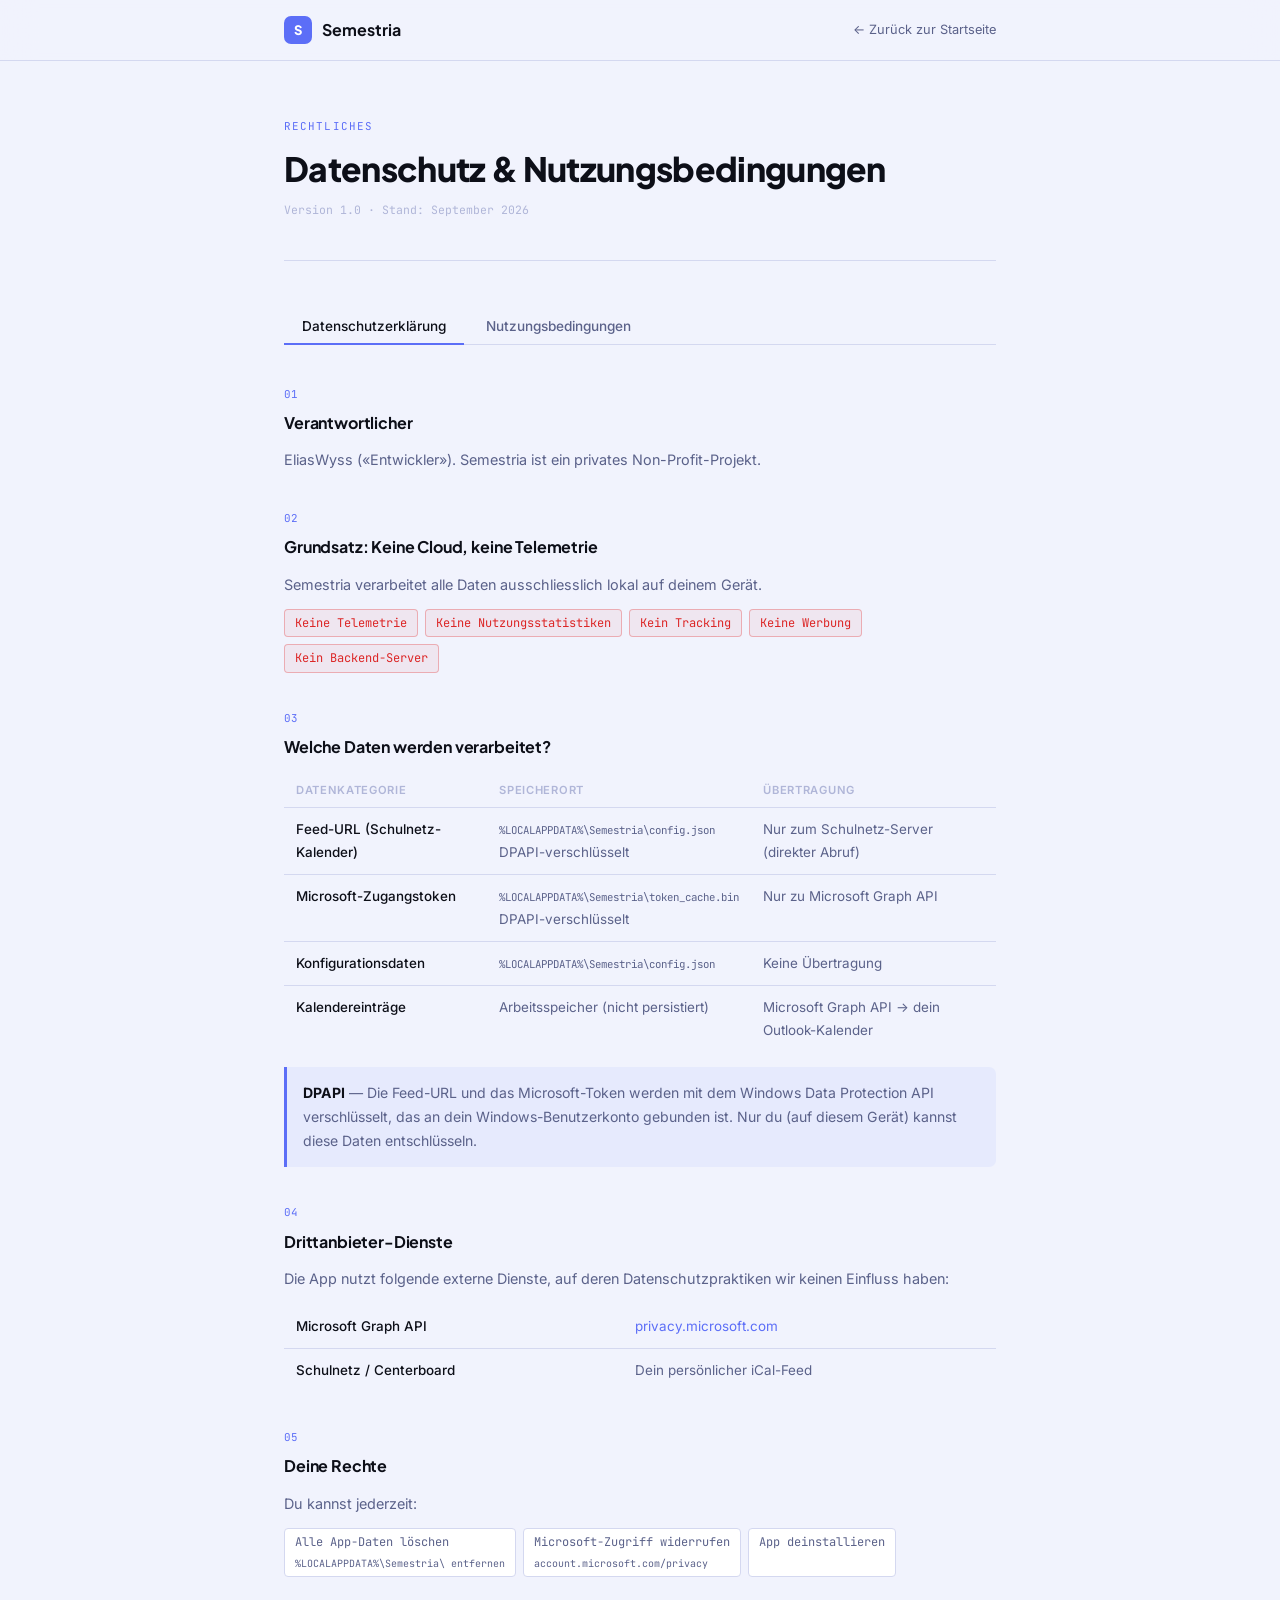
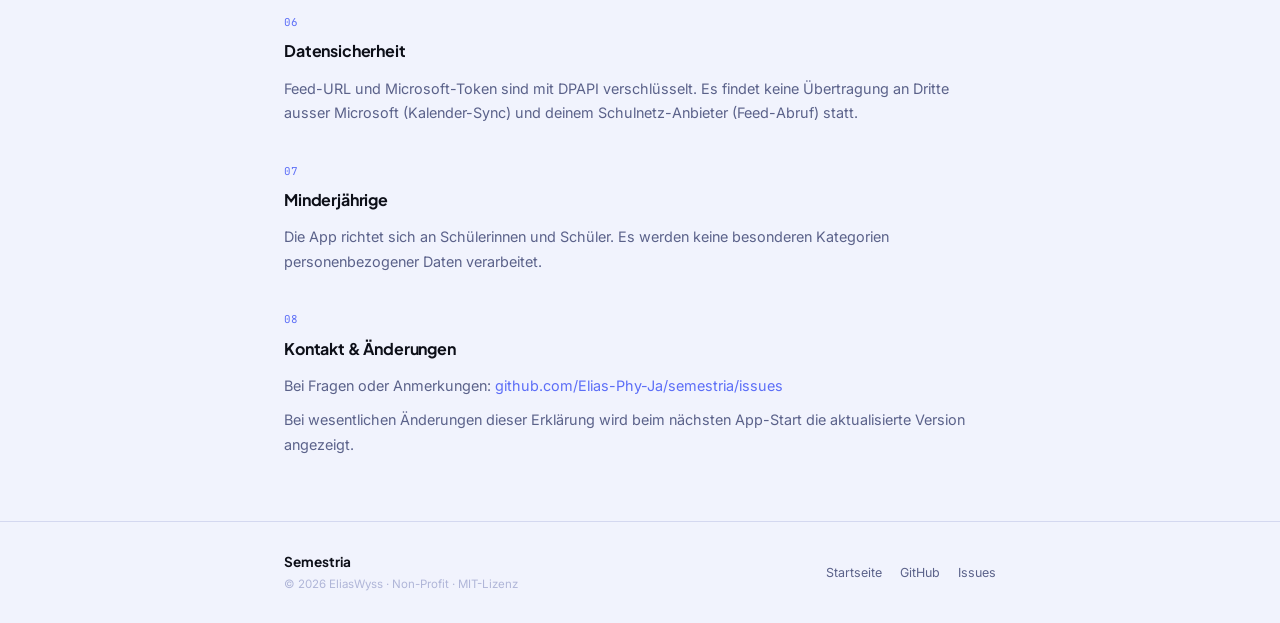
==== docs/policy.html @ ca109183 "Add privacy policy page (docs/policy.html) Accessible at https://elias-phy-ja.github.io/semestria/po" ====
<!DOCTYPE html>
<html lang="de">
<head>
<meta charset="utf-8">
<meta name="viewport" content="width=device-width, initial-scale=1">
<title>Datenschutz & AGB — Semestria</title>
<meta name="description" content="Datenschutzerklärung und Nutzungsbedingungen der App Semestria.">

<link rel="preconnect" href="https://fonts.googleapis.com">
<link rel="preconnect" href="https://fonts.gstatic.com" crossorigin>
<link rel="stylesheet" href="https://fonts.googleapis.com/css2?family=Plus+Jakarta+Sans:wght@600;700;800&family=Inter:wght@400;500&family=JetBrains+Mono:wght@400&display=swap">

<style>
:root {
  --bg:        #0D0F18;
  --surface:   #13162A;
  --border:    #252A42;
  --accent:    #5C6EF7;
  --text:      #E2E5F4;
  --muted:     #7A81A0;
  --faint:     #3D4260;
  --f-display: 'Plus Jakarta Sans', system-ui, sans-serif;
  --f-body:    'Inter', system-ui, sans-serif;
  --f-mono:    'JetBrains Mono', monospace;
  --radius:    7px;
}
@media (prefers-color-scheme: light) {
  :root:not([data-theme="dark"]) {
    --bg:      #F1F3FD;
    --surface: #FFFFFF;
    --border:  #D4D8F0;
    --text:    #0D0F18;
    --muted:   #5B628A;
    --faint:   #B0B6D8;
  }
}
:root[data-theme="light"] {
  --bg:      #F1F3FD;
  --surface: #FFFFFF;
  --border:  #D4D8F0;
  --text:    #0D0F18;
  --muted:   #5B628A;
  --faint:   #B0B6D8;
}

*, *::before, *::after { box-sizing: border-box; margin: 0; padding: 0; }
html { font-size: 16px; scroll-behavior: smooth; }
body {
  font-family: var(--f-body);
  background: var(--bg);
  color: var(--text);
  line-height: 1.7;
  -webkit-font-smoothing: antialiased;
}
a { color: var(--accent); text-decoration: none; }
a:hover { text-decoration: underline; }

/* Nav */
nav {
  border-bottom: 1px solid var(--border);
  padding: 16px 0;
  background: color-mix(in srgb, var(--bg) 85%, transparent);
  backdrop-filter: blur(16px);
  position: sticky; top: 0; z-index: 20;
}
.wrap { max-width: 760px; margin: 0 auto; padding: 0 24px; }
.nav-inner { display: flex; align-items: center; justify-content: space-between; }
.logo {
  display: flex; align-items: center; gap: 10px;
  font-family: var(--f-display); font-weight: 700; font-size: 1rem;
  color: var(--text); text-decoration: none;
}
.logo:hover { text-decoration: none; }
.logo-mark {
  width: 28px; height: 28px; border-radius: 7px;
  background: var(--accent); display: flex; align-items: center; justify-content: center;
  font-size: 13px; font-weight: 800; color: #fff;
}
.nav-back {
  font-size: .8rem; color: var(--muted);
  display: flex; align-items: center; gap: 5px;
}
.nav-back:hover { color: var(--text); text-decoration: none; }

/* Page header */
.page-header {
  padding: 56px 0 40px;
  border-bottom: 1px solid var(--border);
  margin-bottom: 48px;
}
.page-label {
  font-family: var(--f-mono); font-size: .68rem;
  text-transform: uppercase; letter-spacing: .1em;
  color: var(--accent); margin-bottom: 14px;
}
h1 {
  font-family: var(--f-display);
  font-size: clamp(1.6rem, 3vw, 2.1rem);
  font-weight: 800; letter-spacing: -.02em;
  line-height: 1.15; margin-bottom: 12px;
}
.page-meta {
  font-family: var(--f-mono); font-size: .72rem; color: var(--faint);
}

/* Tab switcher */
.tabs {
  display: flex; gap: 4px;
  border-bottom: 1px solid var(--border);
  margin-bottom: 40px;
}
.tab {
  padding: 9px 18px;
  font-size: .85rem; font-weight: 500;
  border: none; background: none; cursor: pointer;
  color: var(--muted);
  border-bottom: 2px solid transparent;
  margin-bottom: -1px;
  font-family: var(--f-body);
  transition: color .15s, border-color .15s;
}
.tab.active {
  color: var(--text);
  border-bottom-color: var(--accent);
}
.tab:hover:not(.active) { color: var(--text); }

/* Document content */
.doc { display: none; }
.doc.active { display: block; }

/* Section */
.section { margin-bottom: 36px; }
.section-num {
  font-family: var(--f-mono); font-size: .68rem;
  color: var(--accent); margin-bottom: 6px;
}
h2 {
  font-family: var(--f-display);
  font-size: 1rem; font-weight: 700;
  margin-bottom: 12px; letter-spacing: -.01em;
}
p { color: var(--muted); font-size: .9rem; margin-bottom: 10px; }
p:last-child { margin-bottom: 0; }

/* Data table */
.data-table {
  width: 100%; border-collapse: collapse;
  margin: 14px 0; font-size: .84rem;
}
.data-table th {
  text-align: left; padding: 7px 12px;
  font-size: .7rem; font-weight: 600; letter-spacing: .06em;
  text-transform: uppercase; color: var(--faint);
  border-bottom: 1px solid var(--border);
}
.data-table td {
  padding: 10px 12px;
  border-bottom: 1px solid var(--border);
  color: var(--muted); vertical-align: top;
}
.data-table td:first-child { color: var(--text); font-weight: 500; }
.data-table tr:last-child td { border-bottom: none; }

/* Chip list */
.chip-list { display: flex; flex-wrap: wrap; gap: 7px; margin: 12px 0; }
.chip {
  font-size: .75rem; font-family: var(--f-mono);
  padding: 3px 10px; border-radius: 4px;
  border: 1px solid var(--border); color: var(--muted);
  background: var(--surface);
}
.chip.no { border-color: rgba(220,38,38,.3); color: #DC2626; background: rgba(220,38,38,.06); }

/* Callout */
.callout {
  border-left: 3px solid var(--accent);
  background: rgba(92,110,247,.07);
  padding: 14px 16px; border-radius: 0 var(--radius) var(--radius) 0;
  margin: 16px 0; font-size: .88rem; color: var(--muted);
}
.callout strong { color: var(--text); }

/* Divider */
hr { height: 1px; background: var(--border); border: none; margin: 40px 0; }

/* Footer */
footer {
  border-top: 1px solid var(--border);
  padding: 28px 0; margin-top: 64px;
}
.foot-inner {
  display: flex; align-items: center; justify-content: space-between; flex-wrap: wrap; gap: 12px;
}
.foot-brand { font-family: var(--f-display); font-size: .85rem; font-weight: 700; }
.foot-meta  { font-size: .72rem; color: var(--faint); margin-top: 2px; }
.foot-links { display: flex; gap: 18px; }
.foot-links a { font-size: .78rem; color: var(--muted); }
.foot-links a:hover { color: var(--text); text-decoration: none; }
</style>
</head>
<body>

<nav>
  <div class="wrap nav-inner">
    <a class="logo" href="https://elias-phy-ja.github.io/semestria/">
      <div class="logo-mark">S</div>
      Semestria
    </a>
    <a class="nav-back" href="https://elias-phy-ja.github.io/semestria/">← Zurück zur Startseite</a>
  </div>
</nav>

<div class="wrap">

  <div class="page-header">
    <p class="page-label">Rechtliches</p>
    <h1>Datenschutz &amp; Nutzungsbedingungen</h1>
    <p class="page-meta">Version 1.0 · Stand: September 2026</p>
  </div>

  <div class="tabs">
    <button class="tab active" onclick="switchTab('datenschutz', this)">Datenschutzerklärung</button>
    <button class="tab" onclick="switchTab('agb', this)">Nutzungsbedingungen</button>
  </div>

  <!-- ── Datenschutzerklärung ──────────────────────────────────────── -->
  <div id="datenschutz" class="doc active">

    <div class="section">
      <p class="section-num">01</p>
      <h2>Verantwortlicher</h2>
      <p>EliasWyss («Entwickler»). Semestria ist ein privates Non-Profit-Projekt.</p>
    </div>

    <div class="section">
      <p class="section-num">02</p>
      <h2>Grundsatz: Keine Cloud, keine Telemetrie</h2>
      <p>Semestria verarbeitet alle Daten ausschliesslich lokal auf deinem Gerät.</p>
      <div class="chip-list">
        <span class="chip no">Keine Telemetrie</span>
        <span class="chip no">Keine Nutzungsstatistiken</span>
        <span class="chip no">Kein Tracking</span>
        <span class="chip no">Keine Werbung</span>
        <span class="chip no">Kein Backend-Server</span>
      </div>
    </div>

    <div class="section">
      <p class="section-num">03</p>
      <h2>Welche Daten werden verarbeitet?</h2>
      <table class="data-table">
        <thead>
          <tr>
            <th>Datenkategorie</th>
            <th>Speicherort</th>
            <th>Übertragung</th>
          </tr>
        </thead>
        <tbody>
          <tr>
            <td>Feed-URL (Schulnetz-Kalender)</td>
            <td><code style="font-family:var(--f-mono);font-size:.8em">%LOCALAPPDATA%\Semestria\config.json</code><br>DPAPI-verschlüsselt</td>
            <td>Nur zum Schulnetz-Server (direkter Abruf)</td>
          </tr>
          <tr>
            <td>Microsoft-Zugangstoken</td>
            <td><code style="font-family:var(--f-mono);font-size:.8em">%LOCALAPPDATA%\Semestria\token_cache.bin</code><br>DPAPI-verschlüsselt</td>
            <td>Nur zu Microsoft Graph API</td>
          </tr>
          <tr>
            <td>Konfigurationsdaten</td>
            <td><code style="font-family:var(--f-mono);font-size:.8em">%LOCALAPPDATA%\Semestria\config.json</code></td>
            <td>Keine Übertragung</td>
          </tr>
          <tr>
            <td>Kalendereinträge</td>
            <td>Arbeitsspeicher (nicht persistiert)</td>
            <td>Microsoft Graph API → dein Outlook-Kalender</td>
          </tr>
        </tbody>
      </table>
      <div class="callout">
        <strong>DPAPI</strong> — Die Feed-URL und das Microsoft-Token werden mit dem Windows Data Protection API verschlüsselt, das an dein Windows-Benutzerkonto gebunden ist. Nur du (auf diesem Gerät) kannst diese Daten entschlüsseln.
      </div>
    </div>

    <div class="section">
      <p class="section-num">04</p>
      <h2>Drittanbieter-Dienste</h2>
      <p>Die App nutzt folgende externe Dienste, auf deren Datenschutzpraktiken wir keinen Einfluss haben:</p>
      <table class="data-table">
        <tbody>
          <tr>
            <td>Microsoft Graph API</td>
            <td><a href="https://privacy.microsoft.com" target="_blank" rel="noopener">privacy.microsoft.com</a></td>
          </tr>
          <tr>
            <td>Schulnetz / Centerboard</td>
            <td>Dein persönlicher iCal-Feed</td>
          </tr>
        </tbody>
      </table>
    </div>

    <div class="section">
      <p class="section-num">05</p>
      <h2>Deine Rechte</h2>
      <p>Du kannst jederzeit:</p>
      <div class="chip-list">
        <span class="chip">Alle App-Daten löschen<br><small>%LOCALAPPDATA%\Semestria\ entfernen</small></span>
        <span class="chip">Microsoft-Zugriff widerrufen<br><small>account.microsoft.com/privacy</small></span>
        <span class="chip">App deinstallieren</span>
      </div>
    </div>

    <div class="section">
      <p class="section-num">06</p>
      <h2>Datensicherheit</h2>
      <p>Feed-URL und Microsoft-Token sind mit DPAPI verschlüsselt. Es findet keine Übertragung an Dritte ausser Microsoft (Kalender-Sync) und deinem Schulnetz-Anbieter (Feed-Abruf) statt.</p>
    </div>

    <div class="section">
      <p class="section-num">07</p>
      <h2>Minderjährige</h2>
      <p>Die App richtet sich an Schülerinnen und Schüler. Es werden keine besonderen Kategorien personenbezogener Daten verarbeitet.</p>
    </div>

    <div class="section">
      <p class="section-num">08</p>
      <h2>Kontakt &amp; Änderungen</h2>
      <p>Bei Fragen oder Anmerkungen: <a href="https://github.com/Elias-Phy-Ja/semestria/issues" target="_blank" rel="noopener">github.com/Elias-Phy-Ja/semestria/issues</a></p>
      <p>Bei wesentlichen Änderungen dieser Erklärung wird beim nächsten App-Start die aktualisierte Version angezeigt.</p>
    </div>

  </div>

  <!-- ── Nutzungsbedingungen ───────────────────────────────────────── -->
  <div id="agb" class="doc">

    <div class="section">
      <p class="section-num">01</p>
      <h2>Geltungsbereich</h2>
      <p>Diese Nutzungsbedingungen gelten für die Verwendung der App «Semestria». Mit der Verwendung erklärst du dich mit diesen Bedingungen einverstanden.</p>
    </div>

    <div class="section">
      <p class="section-num">02</p>
      <h2>Leistungsbeschreibung</h2>
      <p>Semestria ist eine kostenlose, quelloffene Desktop-App für Windows. Sie liest deinen persönlichen Schulnetz-Kalender und schreibt Prüfungen sowie Schultermine in deinen Microsoft Outlook-Kalender. Die App funktioniert rein lokal auf deinem Gerät — es werden keine Daten an eigene Server übertragen.</p>
    </div>

    <div class="section">
      <p class="section-num">03</p>
      <h2>Kostenlose Nutzung</h2>
      <p>Die App wird kostenlos zur Verfügung gestellt. Es besteht kein Anspruch auf Support, Updates oder Weiterentwicklung.</p>
    </div>

    <div class="section">
      <p class="section-num">04</p>
      <h2>Haftungsausschluss</h2>
      <p>Die App wird «so wie sie ist» bereitgestellt, ohne jegliche Garantie. Der Entwickler übernimmt keine Haftung für:</p>
      <div class="chip-list">
        <span class="chip">Fehler bei der Synchronisation</span>
        <span class="chip">Verlust von Kalenderdaten</span>
        <span class="chip">Schäden durch Nutzung oder Nicht-Nutzung</span>
        <span class="chip">Unterbrüche der Verfügbarkeit</span>
      </div>
      <p style="margin-top:12px">Es liegt in deiner Verantwortung, die synchronisierten Daten auf Korrektheit zu prüfen — besonders vor wichtigen Prüfungen.</p>
    </div>

    <div class="section">
      <p class="section-num">05</p>
      <h2>Schulnetz-Zugangsdaten</h2>
      <p>Die Feed-URL enthält ein persönliches Token. Du bist selbst verantwortlich für die sichere Aufbewahrung. Teile deine Feed-URL mit niemandem.</p>
    </div>

    <div class="section">
      <p class="section-num">06</p>
      <h2>Microsoft-Konto</h2>
      <p>Die App greift mit deinem expliziten Einverständnis auf deinen Outlook-Kalender zu. Du kannst diesen Zugriff jederzeit unter <a href="https://account.microsoft.com/privacy" target="_blank" rel="noopener">account.microsoft.com/privacy</a> widerrufen.</p>
    </div>

    <div class="section">
      <p class="section-num">07</p>
      <h2>Open Source</h2>
      <p>Der Quellcode steht unter der MIT-Lizenz auf <a href="https://github.com/Elias-Phy-Ja/semestria" target="_blank" rel="noopener">GitHub</a> zur Verfügung. Du darfst den Code verwenden, verändern und weitergeben, sofern du die Lizenzbedingungen einhältst.</p>
    </div>

    <div class="section">
      <p class="section-num">08</p>
      <h2>Änderungen</h2>
      <p>Der Entwickler behält sich vor, diese Nutzungsbedingungen jederzeit zu ändern. Bei wesentlichen Änderungen wird beim nächsten Start die aktualisierte Version angezeigt.</p>
    </div>

    <div class="section">
      <p class="section-num">09</p>
      <h2>Anwendbares Recht</h2>
      <p>Es gilt schweizerisches Recht. Gerichtsstand ist Bern, Schweiz.</p>
    </div>

  </div>

</div>

<footer>
  <div class="wrap foot-inner">
    <div>
      <div class="foot-brand">Semestria</div>
      <div class="foot-meta">© 2026 EliasWyss · Non-Profit · MIT-Lizenz</div>
    </div>
    <div class="foot-links">
      <a href="https://elias-phy-ja.github.io/semestria/">Startseite</a>
      <a href="https://github.com/Elias-Phy-Ja/semestria" target="_blank" rel="noopener">GitHub</a>
      <a href="https://github.com/Elias-Phy-Ja/semestria/issues" target="_blank" rel="noopener">Issues</a>
    </div>
  </div>
</footer>

<script>
function switchTab(id, btn) {
  document.querySelectorAll('.doc').forEach(d => d.classList.remove('active'));
  document.querySelectorAll('.tab').forEach(t => t.classList.remove('active'));
  document.getElementById(id).classList.add('active');
  btn.classList.add('active');
}
</script>
</body>
</html>
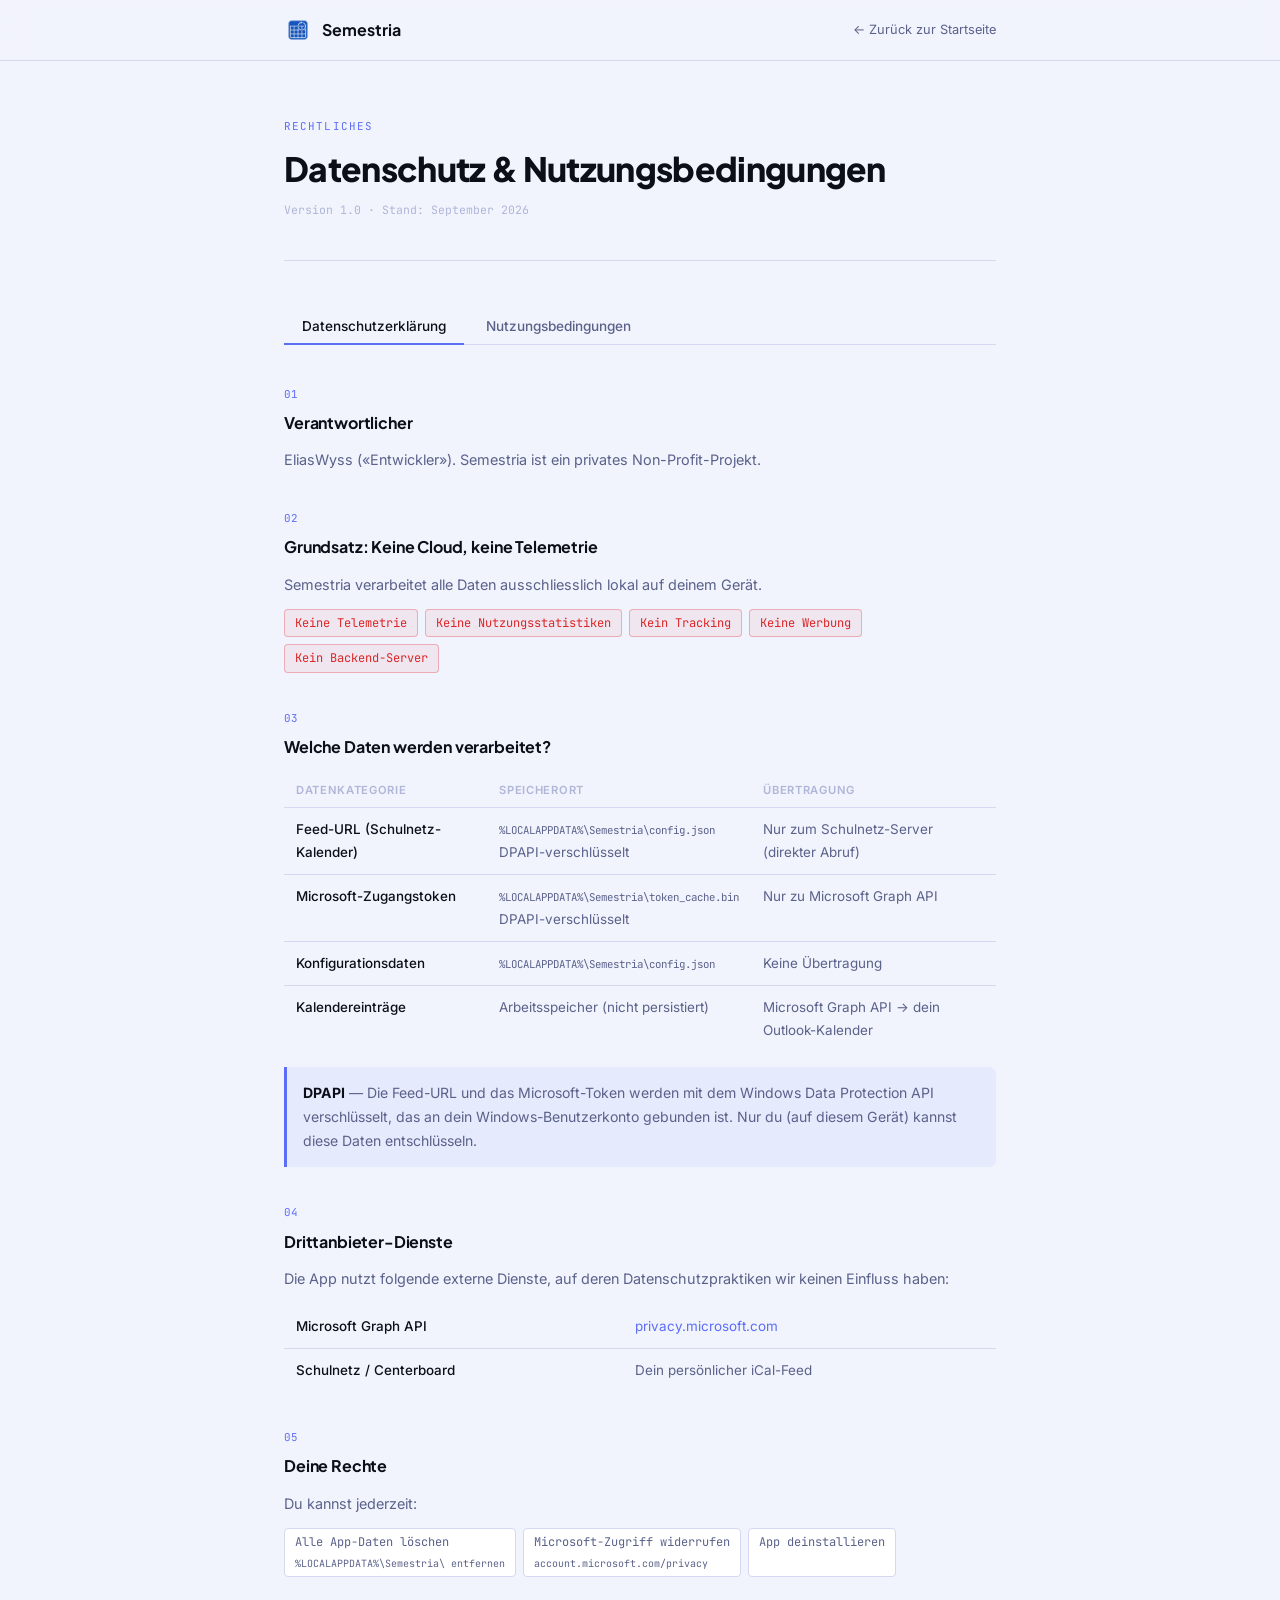
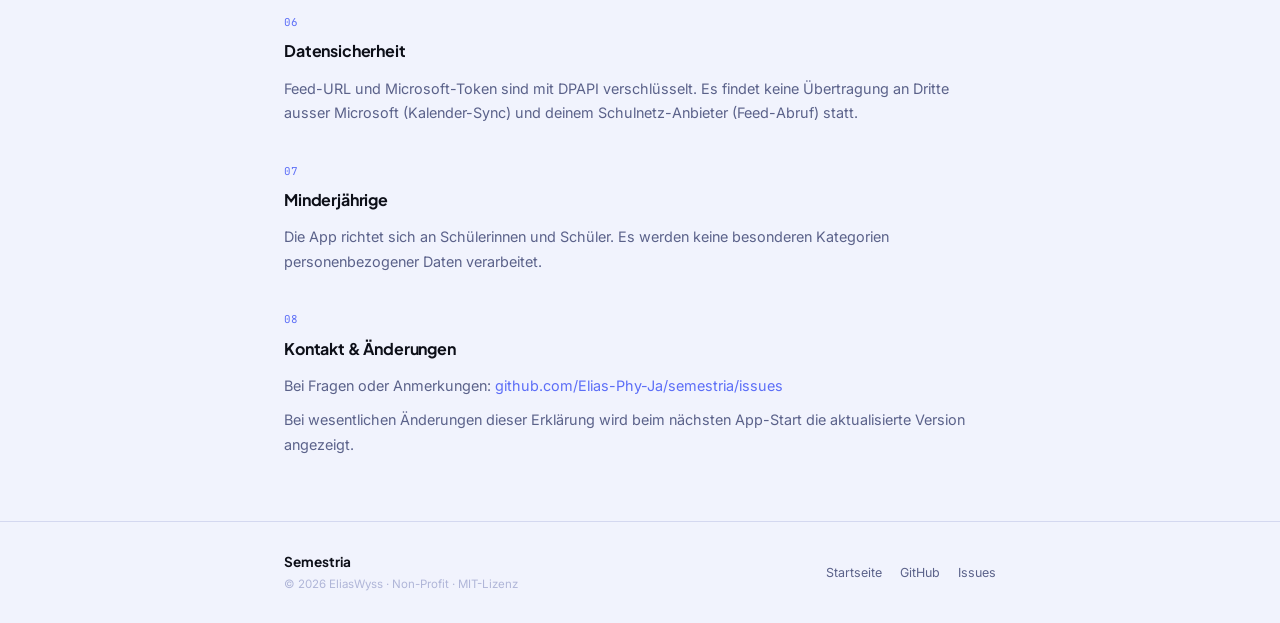
==== commit aad40e49: "Add real logo and favicon to GitHub Pages - docs/logo.png + docs/favicon.ico: copied from app resour" ====
--- a/docs/policy.html
+++ b/docs/policy.html
@@ -9,6 +9,8 @@
 <link rel="preconnect" href="https://fonts.googleapis.com">
 <link rel="preconnect" href="https://fonts.gstatic.com" crossorigin>
 <link rel="stylesheet" href="https://fonts.googleapis.com/css2?family=Plus+Jakarta+Sans:wght@600;700;800&family=Inter:wght@400;500&family=JetBrains+Mono:wght@400&display=swap">
+<link rel="icon" type="image/x-icon" href="favicon.ico">
+<link rel="icon" type="image/png" href="logo.png">
 
 <style>
 :root {
@@ -73,9 +75,9 @@
 .logo:hover { text-decoration: none; }
 .logo-mark {
   width: 28px; height: 28px; border-radius: 7px;
-  background: var(--accent); display: flex; align-items: center; justify-content: center;
-  font-size: 13px; font-weight: 800; color: #fff;
-}
+  overflow: hidden; flex-shrink: 0;
+}
+.logo-mark img { width: 100%; height: 100%; display: block; }
 .nav-back {
   font-size: .8rem; color: var(--muted);
   display: flex; align-items: center; gap: 5px;
@@ -204,7 +206,7 @@
 <nav>
   <div class="wrap nav-inner">
     <a class="logo" href="https://elias-phy-ja.github.io/semestria/">
-      <div class="logo-mark">S</div>
+      <div class="logo-mark"><img src="logo.png" alt="Semestria Logo"></div>
       Semestria
     </a>
     <a class="nav-back" href="https://elias-phy-ja.github.io/semestria/">← Zurück zur Startseite</a>
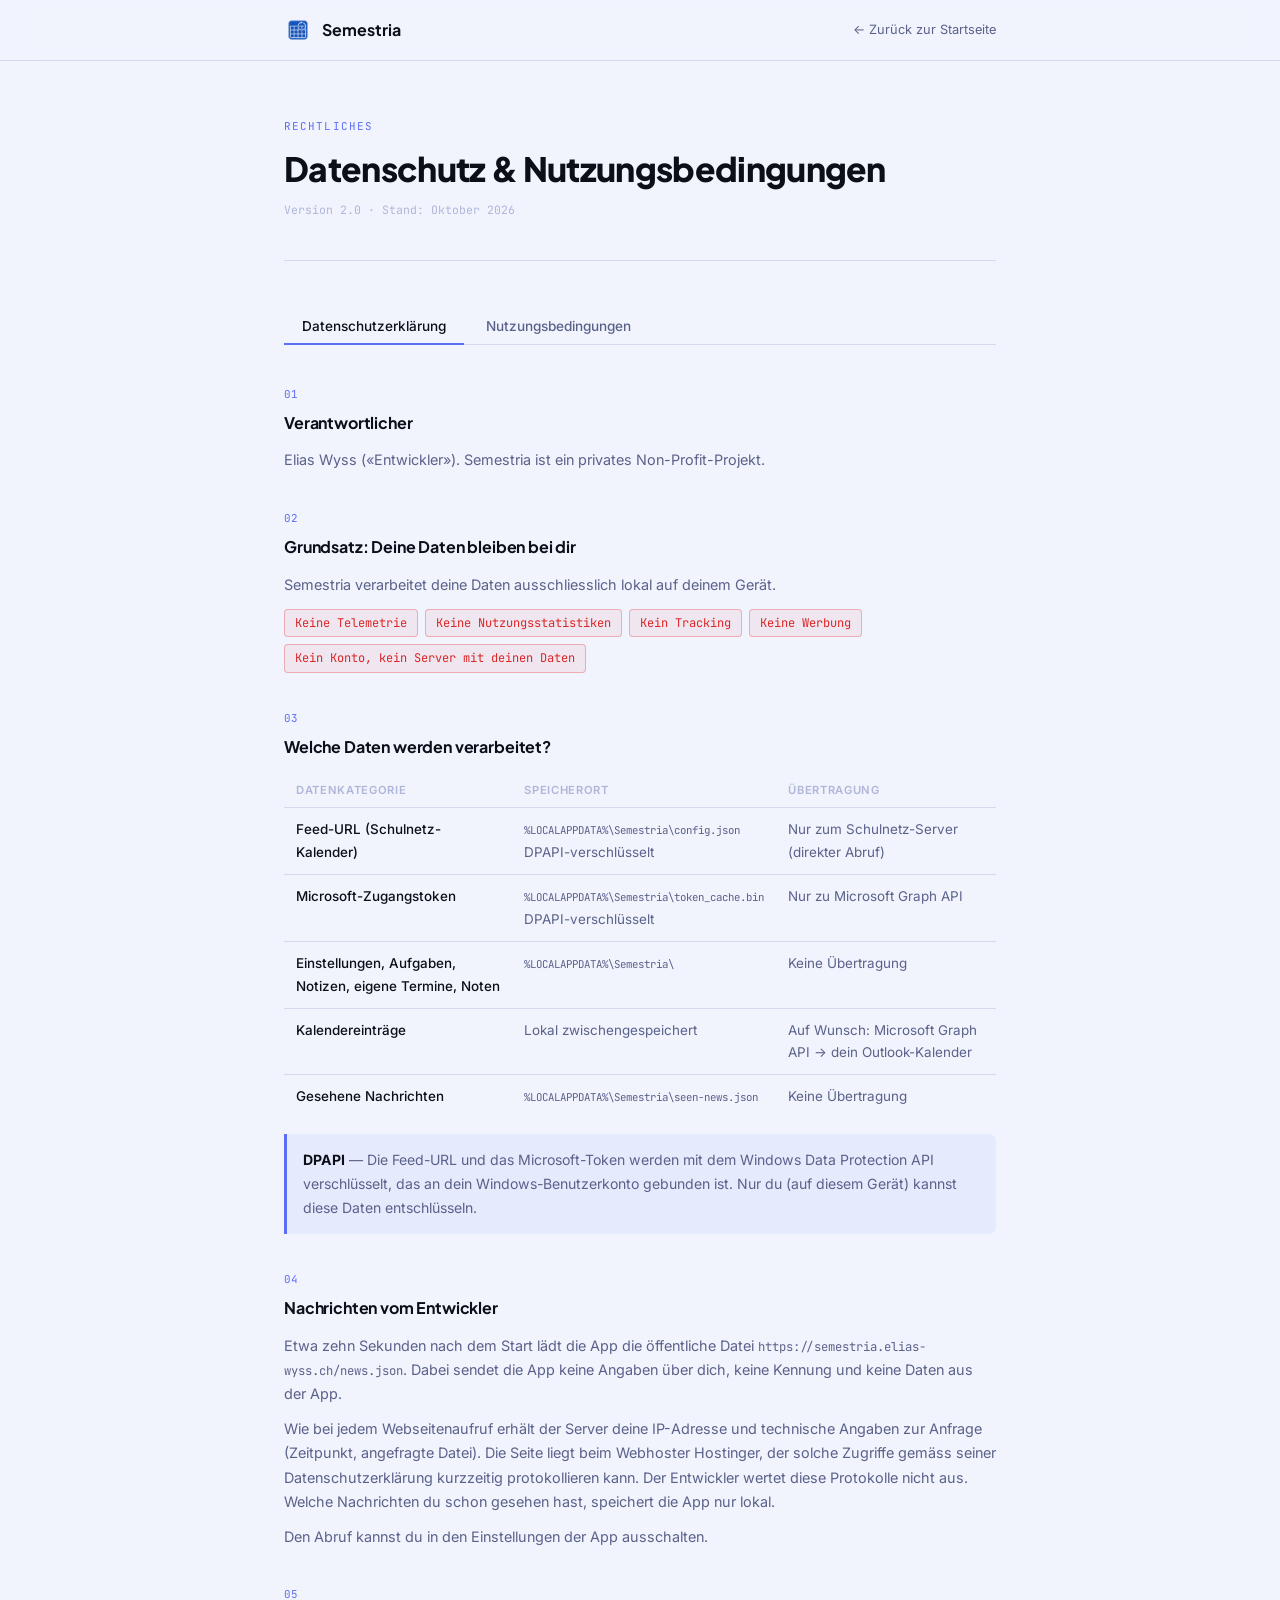
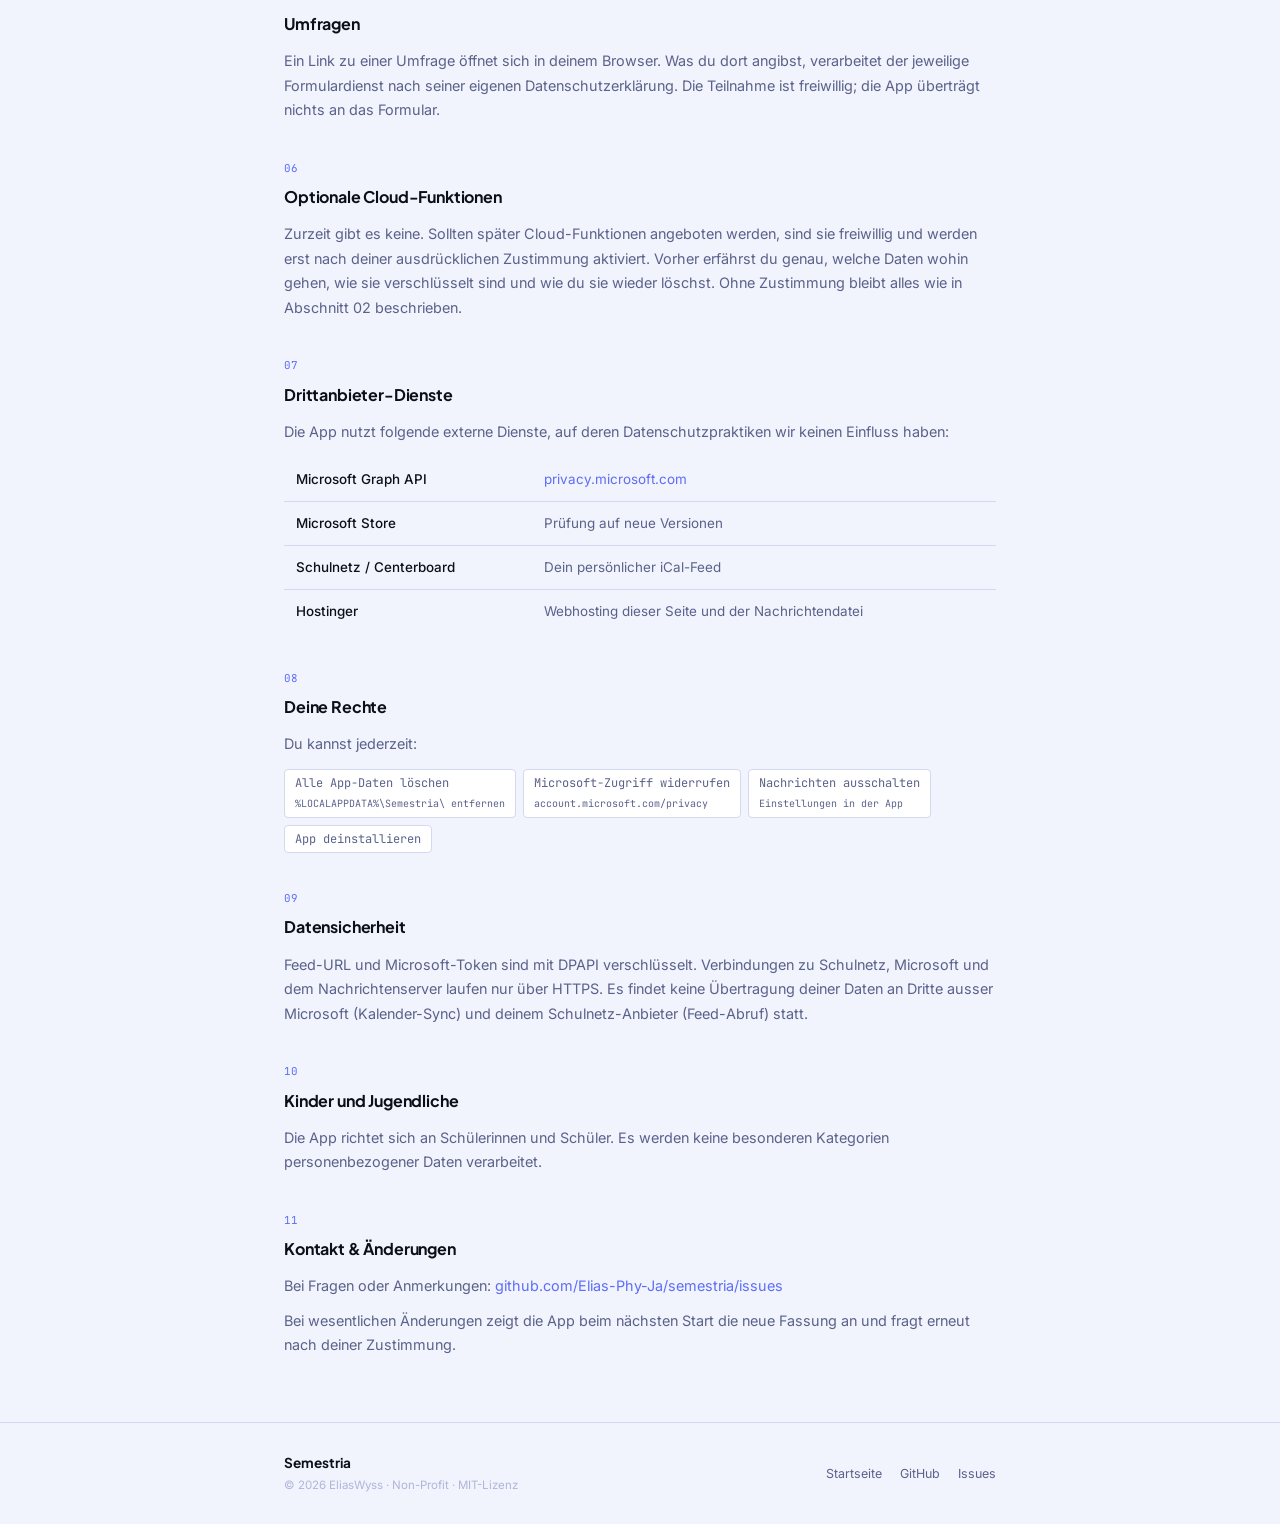
==== commit 6d184e60: "News-System: Nachrichten, Umfrage-Links, neue Rechtstexte und Admin-Seite App: etwa 10 s nach dem St" ====
--- a/docs/policy.html
+++ b/docs/policy.html
@@ -209,7 +209,7 @@
       <div class="logo-mark"><img src="logo.png" alt="Semestria Logo"></div>
       Semestria
     </a>
-    <a class="nav-back" href="https://elias-phy-ja.github.io/semestria/">← Zurück zur Startseite</a>
+    <a class="nav-back" href="./">← Zurück zur Startseite</a>
   </div>
 </nav>
 
@@ -218,7 +218,7 @@
   <div class="page-header">
     <p class="page-label">Rechtliches</p>
     <h1>Datenschutz &amp; Nutzungsbedingungen</h1>
-    <p class="page-meta">Version 1.0 · Stand: September 2026</p>
+    <p class="page-meta">Version 2.0 · Stand: Oktober 2026</p>
   </div>
 
   <div class="tabs">
@@ -232,19 +232,19 @@
     <div class="section">
       <p class="section-num">01</p>
       <h2>Verantwortlicher</h2>
-      <p>EliasWyss («Entwickler»). Semestria ist ein privates Non-Profit-Projekt.</p>
+      <p>Elias Wyss («Entwickler»). Semestria ist ein privates Non-Profit-Projekt.</p>
     </div>
 
     <div class="section">
       <p class="section-num">02</p>
-      <h2>Grundsatz: Keine Cloud, keine Telemetrie</h2>
-      <p>Semestria verarbeitet alle Daten ausschliesslich lokal auf deinem Gerät.</p>
+      <h2>Grundsatz: Deine Daten bleiben bei dir</h2>
+      <p>Semestria verarbeitet deine Daten ausschliesslich lokal auf deinem Gerät.</p>
       <div class="chip-list">
         <span class="chip no">Keine Telemetrie</span>
         <span class="chip no">Keine Nutzungsstatistiken</span>
         <span class="chip no">Kein Tracking</span>
         <span class="chip no">Keine Werbung</span>
-        <span class="chip no">Kein Backend-Server</span>
+        <span class="chip no">Kein Konto, kein Server mit deinen Daten</span>
       </div>
     </div>
 
@@ -271,14 +271,19 @@
             <td>Nur zu Microsoft Graph API</td>
           </tr>
           <tr>
-            <td>Konfigurationsdaten</td>
-            <td><code style="font-family:var(--f-mono);font-size:.8em">%LOCALAPPDATA%\Semestria\config.json</code></td>
+            <td>Einstellungen, Aufgaben, Notizen, eigene Termine, Noten</td>
+            <td><code style="font-family:var(--f-mono);font-size:.8em">%LOCALAPPDATA%\Semestria\</code></td>
             <td>Keine Übertragung</td>
           </tr>
           <tr>
             <td>Kalendereinträge</td>
-            <td>Arbeitsspeicher (nicht persistiert)</td>
-            <td>Microsoft Graph API → dein Outlook-Kalender</td>
+            <td>Lokal zwischengespeichert</td>
+            <td>Auf Wunsch: Microsoft Graph API → dein Outlook-Kalender</td>
+          </tr>
+          <tr>
+            <td>Gesehene Nachrichten</td>
+            <td><code style="font-family:var(--f-mono);font-size:.8em">%LOCALAPPDATA%\Semestria\seen-news.json</code></td>
+            <td>Keine Übertragung</td>
           </tr>
         </tbody>
       </table>
@@ -289,6 +294,26 @@
 
     <div class="section">
       <p class="section-num">04</p>
+      <h2>Nachrichten vom Entwickler</h2>
+      <p>Etwa zehn Sekunden nach dem Start lädt die App die öffentliche Datei <code style="font-family:var(--f-mono);font-size:.85em">https://semestria.elias-wyss.ch/news.json</code>. Dabei sendet die App keine Angaben über dich, keine Kennung und keine Daten aus der App.</p>
+      <p>Wie bei jedem Webseitenaufruf erhält der Server deine IP-Adresse und technische Angaben zur Anfrage (Zeitpunkt, angefragte Datei). Die Seite liegt beim Webhoster Hostinger, der solche Zugriffe gemäss seiner Datenschutzerklärung kurzzeitig protokollieren kann. Der Entwickler wertet diese Protokolle nicht aus. Welche Nachrichten du schon gesehen hast, speichert die App nur lokal.</p>
+      <p>Den Abruf kannst du in den Einstellungen der App ausschalten.</p>
+    </div>
+
+    <div class="section">
+      <p class="section-num">05</p>
+      <h2>Umfragen</h2>
+      <p>Ein Link zu einer Umfrage öffnet sich in deinem Browser. Was du dort angibst, verarbeitet der jeweilige Formulardienst nach seiner eigenen Datenschutzerklärung. Die Teilnahme ist freiwillig; die App überträgt nichts an das Formular.</p>
+    </div>
+
+    <div class="section">
+      <p class="section-num">06</p>
+      <h2>Optionale Cloud-Funktionen</h2>
+      <p>Zurzeit gibt es keine. Sollten später Cloud-Funktionen angeboten werden, sind sie freiwillig und werden erst nach deiner ausdrücklichen Zustimmung aktiviert. Vorher erfährst du genau, welche Daten wohin gehen, wie sie verschlüsselt sind und wie du sie wieder löschst. Ohne Zustimmung bleibt alles wie in Abschnitt 02 beschrieben.</p>
+    </div>
+
+    <div class="section">
+      <p class="section-num">07</p>
       <h2>Drittanbieter-Dienste</h2>
       <p>Die App nutzt folgende externe Dienste, auf deren Datenschutzpraktiken wir keinen Einfluss haben:</p>
       <table class="data-table">
@@ -298,41 +323,50 @@
             <td><a href="https://privacy.microsoft.com" target="_blank" rel="noopener">privacy.microsoft.com</a></td>
           </tr>
           <tr>
+            <td>Microsoft Store</td>
+            <td>Prüfung auf neue Versionen</td>
+          </tr>
+          <tr>
             <td>Schulnetz / Centerboard</td>
             <td>Dein persönlicher iCal-Feed</td>
           </tr>
+          <tr>
+            <td>Hostinger</td>
+            <td>Webhosting dieser Seite und der Nachrichtendatei</td>
+          </tr>
         </tbody>
       </table>
     </div>
 
     <div class="section">
-      <p class="section-num">05</p>
+      <p class="section-num">08</p>
       <h2>Deine Rechte</h2>
       <p>Du kannst jederzeit:</p>
       <div class="chip-list">
         <span class="chip">Alle App-Daten löschen<br><small>%LOCALAPPDATA%\Semestria\ entfernen</small></span>
         <span class="chip">Microsoft-Zugriff widerrufen<br><small>account.microsoft.com/privacy</small></span>
+        <span class="chip">Nachrichten ausschalten<br><small>Einstellungen in der App</small></span>
         <span class="chip">App deinstallieren</span>
       </div>
     </div>
 
     <div class="section">
-      <p class="section-num">06</p>
+      <p class="section-num">09</p>
       <h2>Datensicherheit</h2>
-      <p>Feed-URL und Microsoft-Token sind mit DPAPI verschlüsselt. Es findet keine Übertragung an Dritte ausser Microsoft (Kalender-Sync) und deinem Schulnetz-Anbieter (Feed-Abruf) statt.</p>
-    </div>
-
-    <div class="section">
-      <p class="section-num">07</p>
-      <h2>Minderjährige</h2>
+      <p>Feed-URL und Microsoft-Token sind mit DPAPI verschlüsselt. Verbindungen zu Schulnetz, Microsoft und dem Nachrichtenserver laufen nur über HTTPS. Es findet keine Übertragung deiner Daten an Dritte ausser Microsoft (Kalender-Sync) und deinem Schulnetz-Anbieter (Feed-Abruf) statt.</p>
+    </div>
+
+    <div class="section">
+      <p class="section-num">10</p>
+      <h2>Kinder und Jugendliche</h2>
       <p>Die App richtet sich an Schülerinnen und Schüler. Es werden keine besonderen Kategorien personenbezogener Daten verarbeitet.</p>
     </div>
 
     <div class="section">
-      <p class="section-num">08</p>
+      <p class="section-num">11</p>
       <h2>Kontakt &amp; Änderungen</h2>
       <p>Bei Fragen oder Anmerkungen: <a href="https://github.com/Elias-Phy-Ja/semestria/issues" target="_blank" rel="noopener">github.com/Elias-Phy-Ja/semestria/issues</a></p>
-      <p>Bei wesentlichen Änderungen dieser Erklärung wird beim nächsten App-Start die aktualisierte Version angezeigt.</p>
+      <p>Bei wesentlichen Änderungen zeigt die App beim nächsten Start die neue Fassung an und fragt erneut nach deiner Zustimmung.</p>
     </div>
 
   </div>
@@ -349,7 +383,7 @@
     <div class="section">
       <p class="section-num">02</p>
       <h2>Leistungsbeschreibung</h2>
-      <p>Semestria ist eine kostenlose, quelloffene Desktop-App für Windows. Sie liest deinen persönlichen Schulnetz-Kalender und schreibt Prüfungen sowie Schultermine in deinen Microsoft Outlook-Kalender. Die App funktioniert rein lokal auf deinem Gerät — es werden keine Daten an eigene Server übertragen.</p>
+      <p>Semestria ist eine kostenlose, quelloffene Desktop-App für Windows. Sie liest deinen persönlichen Schulnetz-Kalender, zeigt ihn in der App an und schreibt auf Wunsch Prüfungen sowie Schultermine in deinen Microsoft Outlook-Kalender. Dazu kommen Aufgaben, Notizen und Noten, die du selbst einträgst. Deine Daten bleiben auf deinem Gerät.</p>
     </div>
 
     <div class="section">
@@ -364,11 +398,12 @@
       <p>Die App wird «so wie sie ist» bereitgestellt, ohne jegliche Garantie. Der Entwickler übernimmt keine Haftung für:</p>
       <div class="chip-list">
         <span class="chip">Fehler bei der Synchronisation</span>
-        <span class="chip">Verlust von Kalenderdaten</span>
+        <span class="chip">Verlust von Kalenderdaten, Aufgaben oder Noten</span>
+        <span class="chip">Falsch berechnete Schnitte, Pluspunkte oder Promotionsprognosen</span>
         <span class="chip">Schäden durch Nutzung oder Nicht-Nutzung</span>
         <span class="chip">Unterbrüche der Verfügbarkeit</span>
       </div>
-      <p style="margin-top:12px">Es liegt in deiner Verantwortung, die synchronisierten Daten auf Korrektheit zu prüfen — besonders vor wichtigen Prüfungen.</p>
+      <p style="margin-top:12px">Es liegt in deiner Verantwortung, die Daten auf Korrektheit zu prüfen, besonders vor wichtigen Prüfungen. Massgebend sind immer die Angaben deiner Schule, nicht die Berechnungen der App.</p>
     </div>
 
     <div class="section">
@@ -385,18 +420,30 @@
 
     <div class="section">
       <p class="section-num">07</p>
+      <h2>Nachrichten und Umfragen</h2>
+      <p>Der Entwickler kann über die App kurze Nachrichten anzeigen, etwa Hinweise zu neuen Versionen oder Links zu Umfragen. Die Teilnahme an Umfragen ist freiwillig. Umfragen laufen über externe Formulardienste, für die deren eigene Bedingungen gelten. Nachrichten lassen sich in den Einstellungen ausschalten.</p>
+    </div>
+
+    <div class="section">
+      <p class="section-num">08</p>
+      <h2>Optionale Cloud-Funktionen</h2>
+      <p>Zurzeit bietet Semestria keine Cloud-Funktionen an. Sollten später solche dazukommen, etwa Zugriff über eine Web-App, sind sie freiwillig und erst nach deiner ausdrücklichen, separaten Zustimmung aktiv. Ohne diese Zustimmung funktioniert die App weiterhin vollständig lokal. Für die Cloud-Funktionen gelten dann ergänzende Bedingungen, die dir vor der Aktivierung angezeigt werden.</p>
+    </div>
+
+    <div class="section">
+      <p class="section-num">09</p>
       <h2>Open Source</h2>
       <p>Der Quellcode steht unter der MIT-Lizenz auf <a href="https://github.com/Elias-Phy-Ja/semestria" target="_blank" rel="noopener">GitHub</a> zur Verfügung. Du darfst den Code verwenden, verändern und weitergeben, sofern du die Lizenzbedingungen einhältst.</p>
     </div>
 
     <div class="section">
-      <p class="section-num">08</p>
+      <p class="section-num">10</p>
       <h2>Änderungen</h2>
-      <p>Der Entwickler behält sich vor, diese Nutzungsbedingungen jederzeit zu ändern. Bei wesentlichen Änderungen wird beim nächsten Start die aktualisierte Version angezeigt.</p>
-    </div>
-
-    <div class="section">
-      <p class="section-num">09</p>
+      <p>Der Entwickler behält sich vor, diese Nutzungsbedingungen zu ändern. Bei wesentlichen Änderungen zeigt die App beim nächsten Start die neue Fassung an und fragt erneut nach deiner Zustimmung.</p>
+    </div>
+
+    <div class="section">
+      <p class="section-num">11</p>
       <h2>Anwendbares Recht</h2>
       <p>Es gilt schweizerisches Recht. Gerichtsstand ist Bern, Schweiz.</p>
     </div>
@@ -412,7 +459,7 @@
       <div class="foot-meta">© 2026 EliasWyss · Non-Profit · MIT-Lizenz</div>
     </div>
     <div class="foot-links">
-      <a href="https://elias-phy-ja.github.io/semestria/">Startseite</a>
+      <a href="./">Startseite</a>
       <a href="https://github.com/Elias-Phy-Ja/semestria" target="_blank" rel="noopener">GitHub</a>
       <a href="https://github.com/Elias-Phy-Ja/semestria/issues" target="_blank" rel="noopener">Issues</a>
     </div>
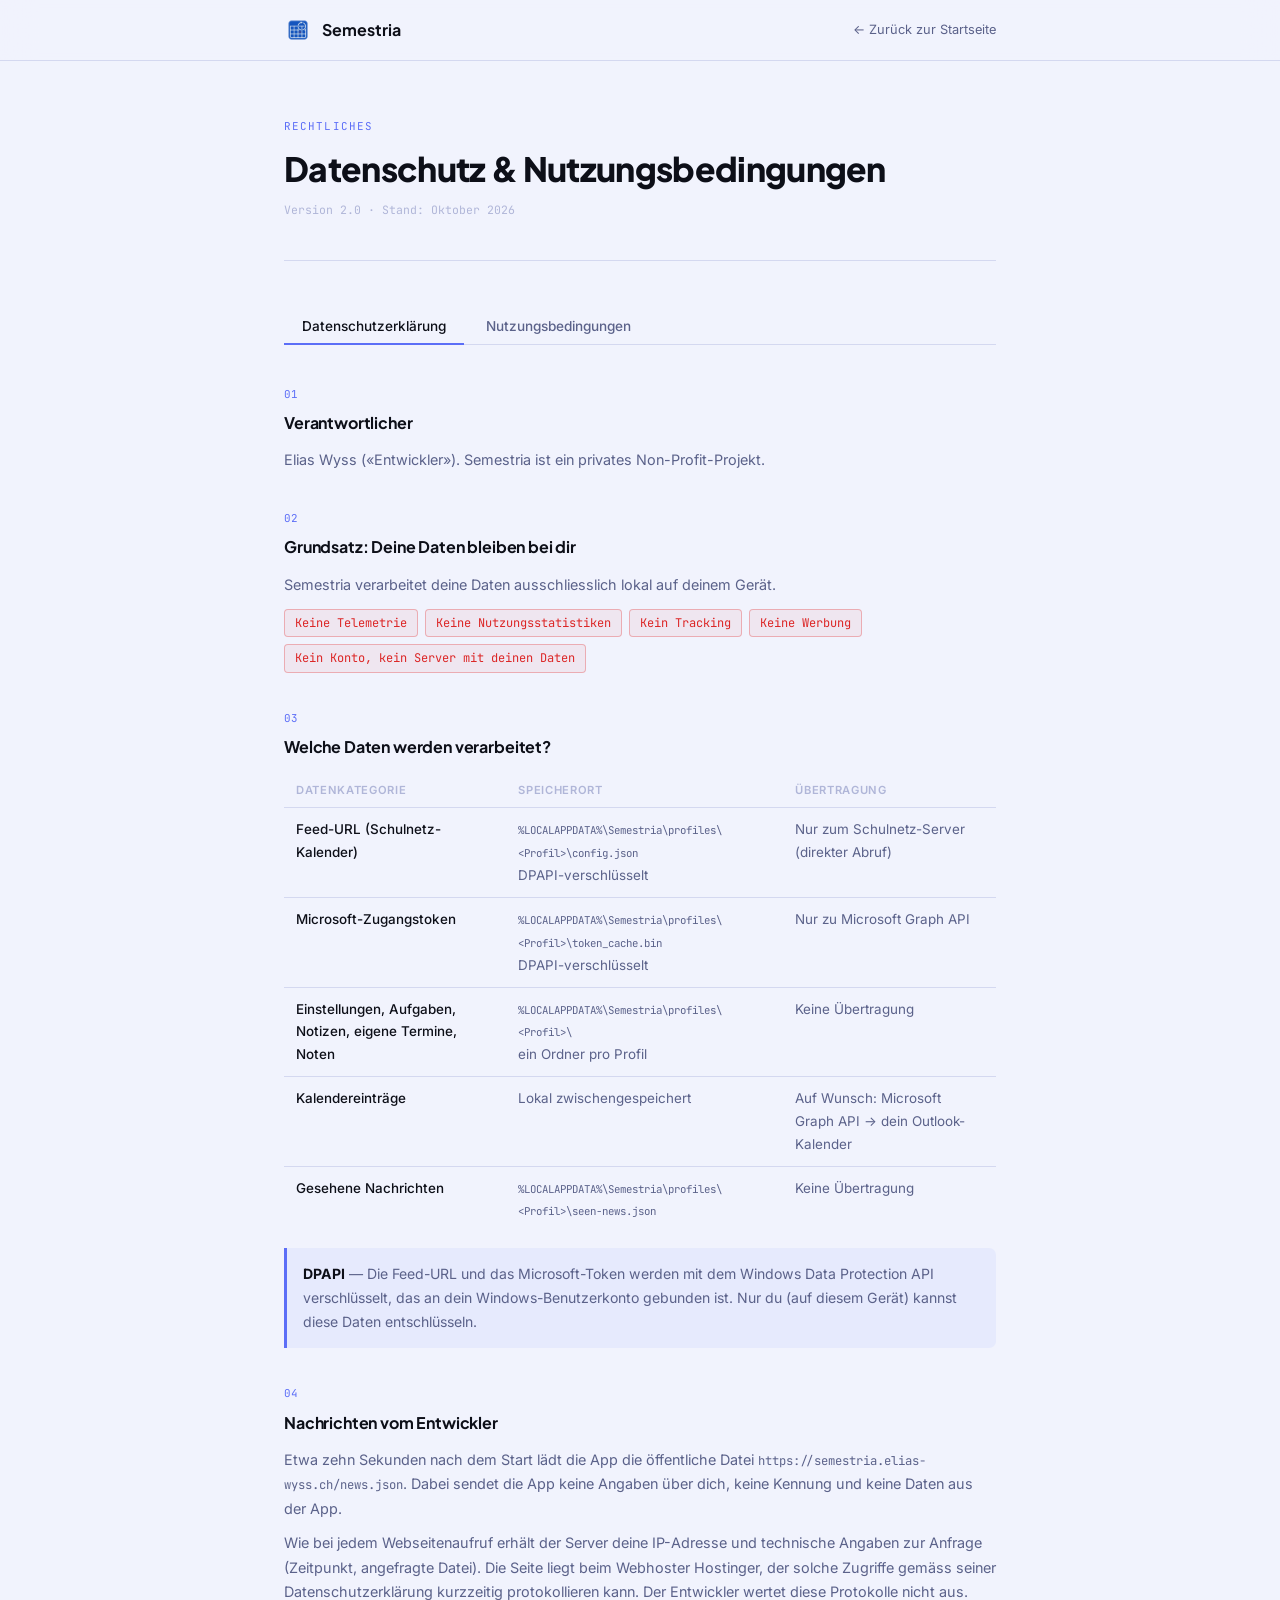
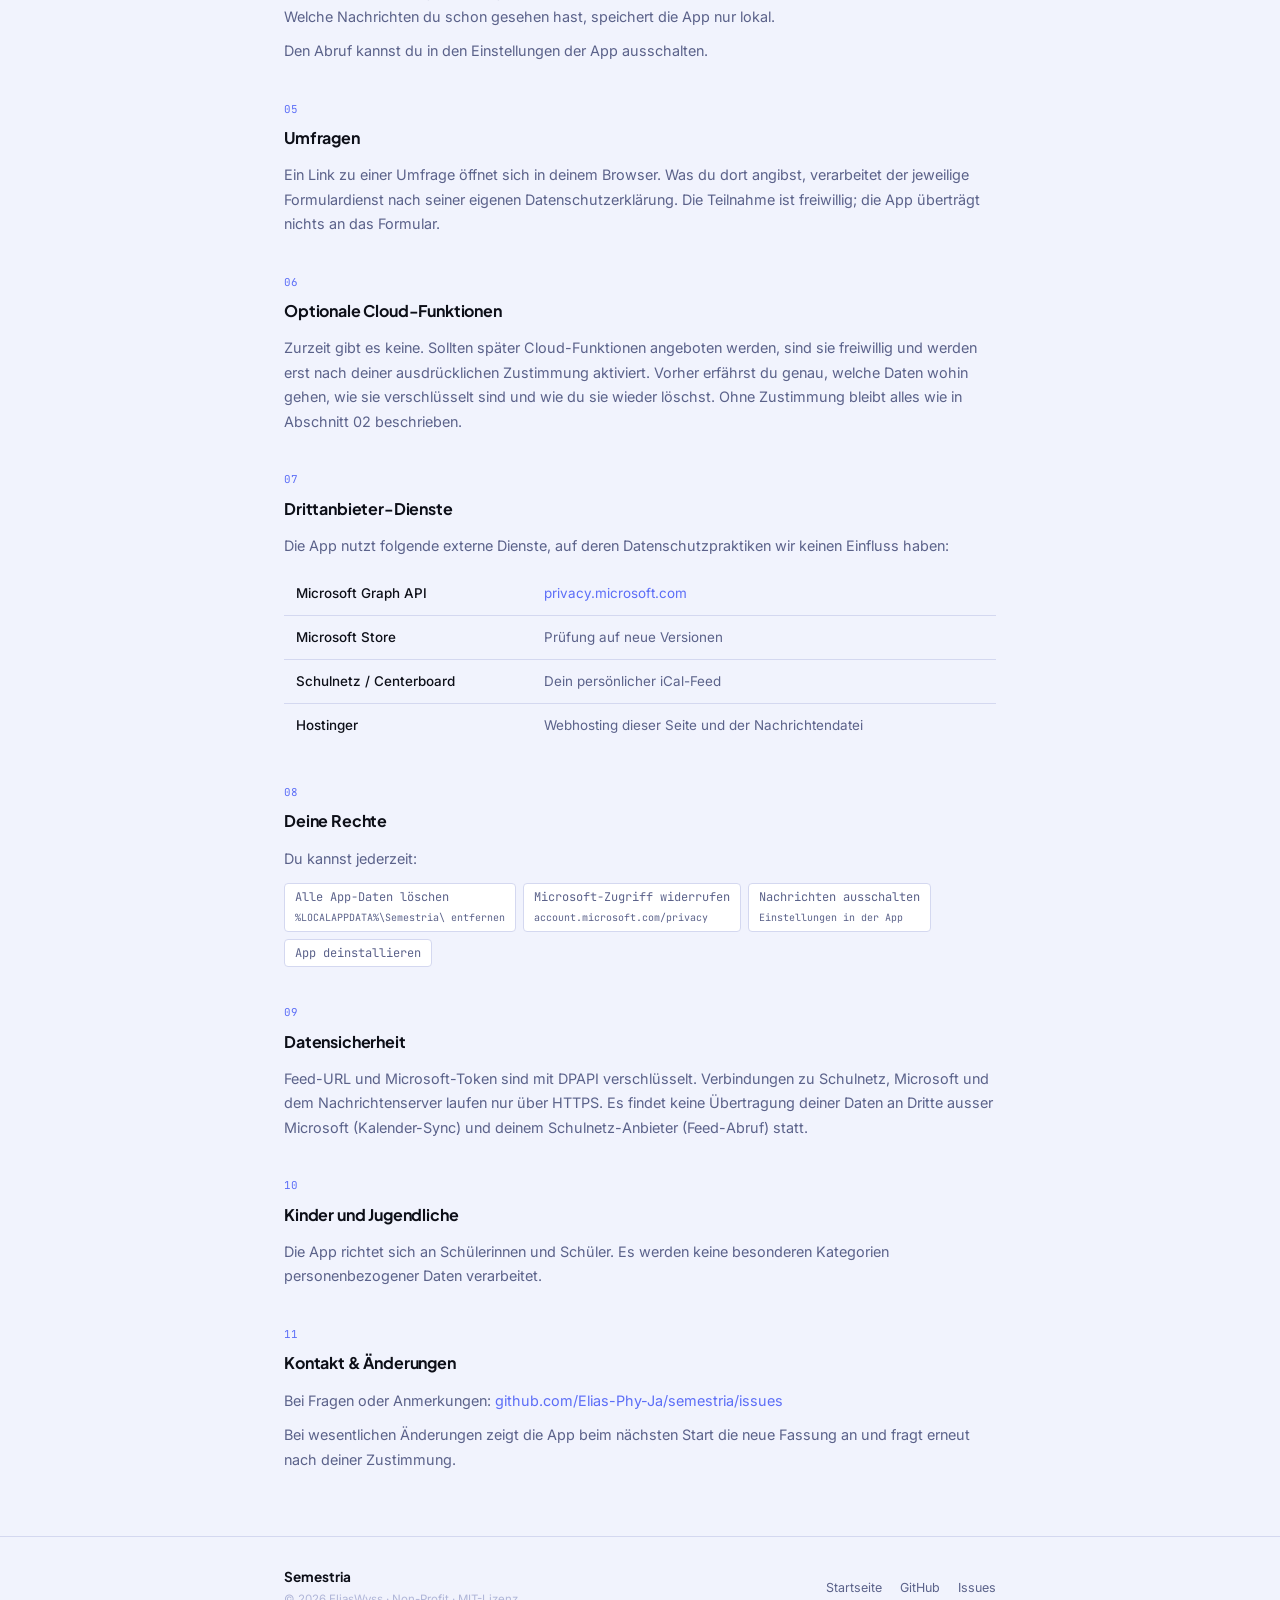
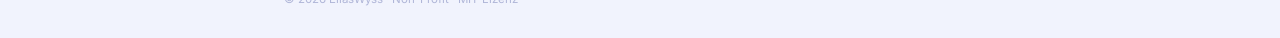
==== commit 648311bb: "Profile: mehrere Personen auf einem PC, Wechsel oben links Jedes Profil verhaelt sich wie eine eigen" ====
--- a/docs/policy.html
+++ b/docs/policy.html
@@ -262,17 +262,17 @@
         <tbody>
           <tr>
             <td>Feed-URL (Schulnetz-Kalender)</td>
-            <td><code style="font-family:var(--f-mono);font-size:.8em">%LOCALAPPDATA%\Semestria\config.json</code><br>DPAPI-verschlüsselt</td>
+            <td><code style="font-family:var(--f-mono);font-size:.8em">%LOCALAPPDATA%\Semestria\profiles\&lt;Profil&gt;\config.json</code><br>DPAPI-verschlüsselt</td>
             <td>Nur zum Schulnetz-Server (direkter Abruf)</td>
           </tr>
           <tr>
             <td>Microsoft-Zugangstoken</td>
-            <td><code style="font-family:var(--f-mono);font-size:.8em">%LOCALAPPDATA%\Semestria\token_cache.bin</code><br>DPAPI-verschlüsselt</td>
+            <td><code style="font-family:var(--f-mono);font-size:.8em">%LOCALAPPDATA%\Semestria\profiles\&lt;Profil&gt;\token_cache.bin</code><br>DPAPI-verschlüsselt</td>
             <td>Nur zu Microsoft Graph API</td>
           </tr>
           <tr>
             <td>Einstellungen, Aufgaben, Notizen, eigene Termine, Noten</td>
-            <td><code style="font-family:var(--f-mono);font-size:.8em">%LOCALAPPDATA%\Semestria\</code></td>
+            <td><code style="font-family:var(--f-mono);font-size:.8em">%LOCALAPPDATA%\Semestria\profiles\&lt;Profil&gt;\</code><br>ein Ordner pro Profil</td>
             <td>Keine Übertragung</td>
           </tr>
           <tr>
@@ -282,7 +282,7 @@
           </tr>
           <tr>
             <td>Gesehene Nachrichten</td>
-            <td><code style="font-family:var(--f-mono);font-size:.8em">%LOCALAPPDATA%\Semestria\seen-news.json</code></td>
+            <td><code style="font-family:var(--f-mono);font-size:.8em">%LOCALAPPDATA%\Semestria\profiles\&lt;Profil&gt;\seen-news.json</code></td>
             <td>Keine Übertragung</td>
           </tr>
         </tbody>
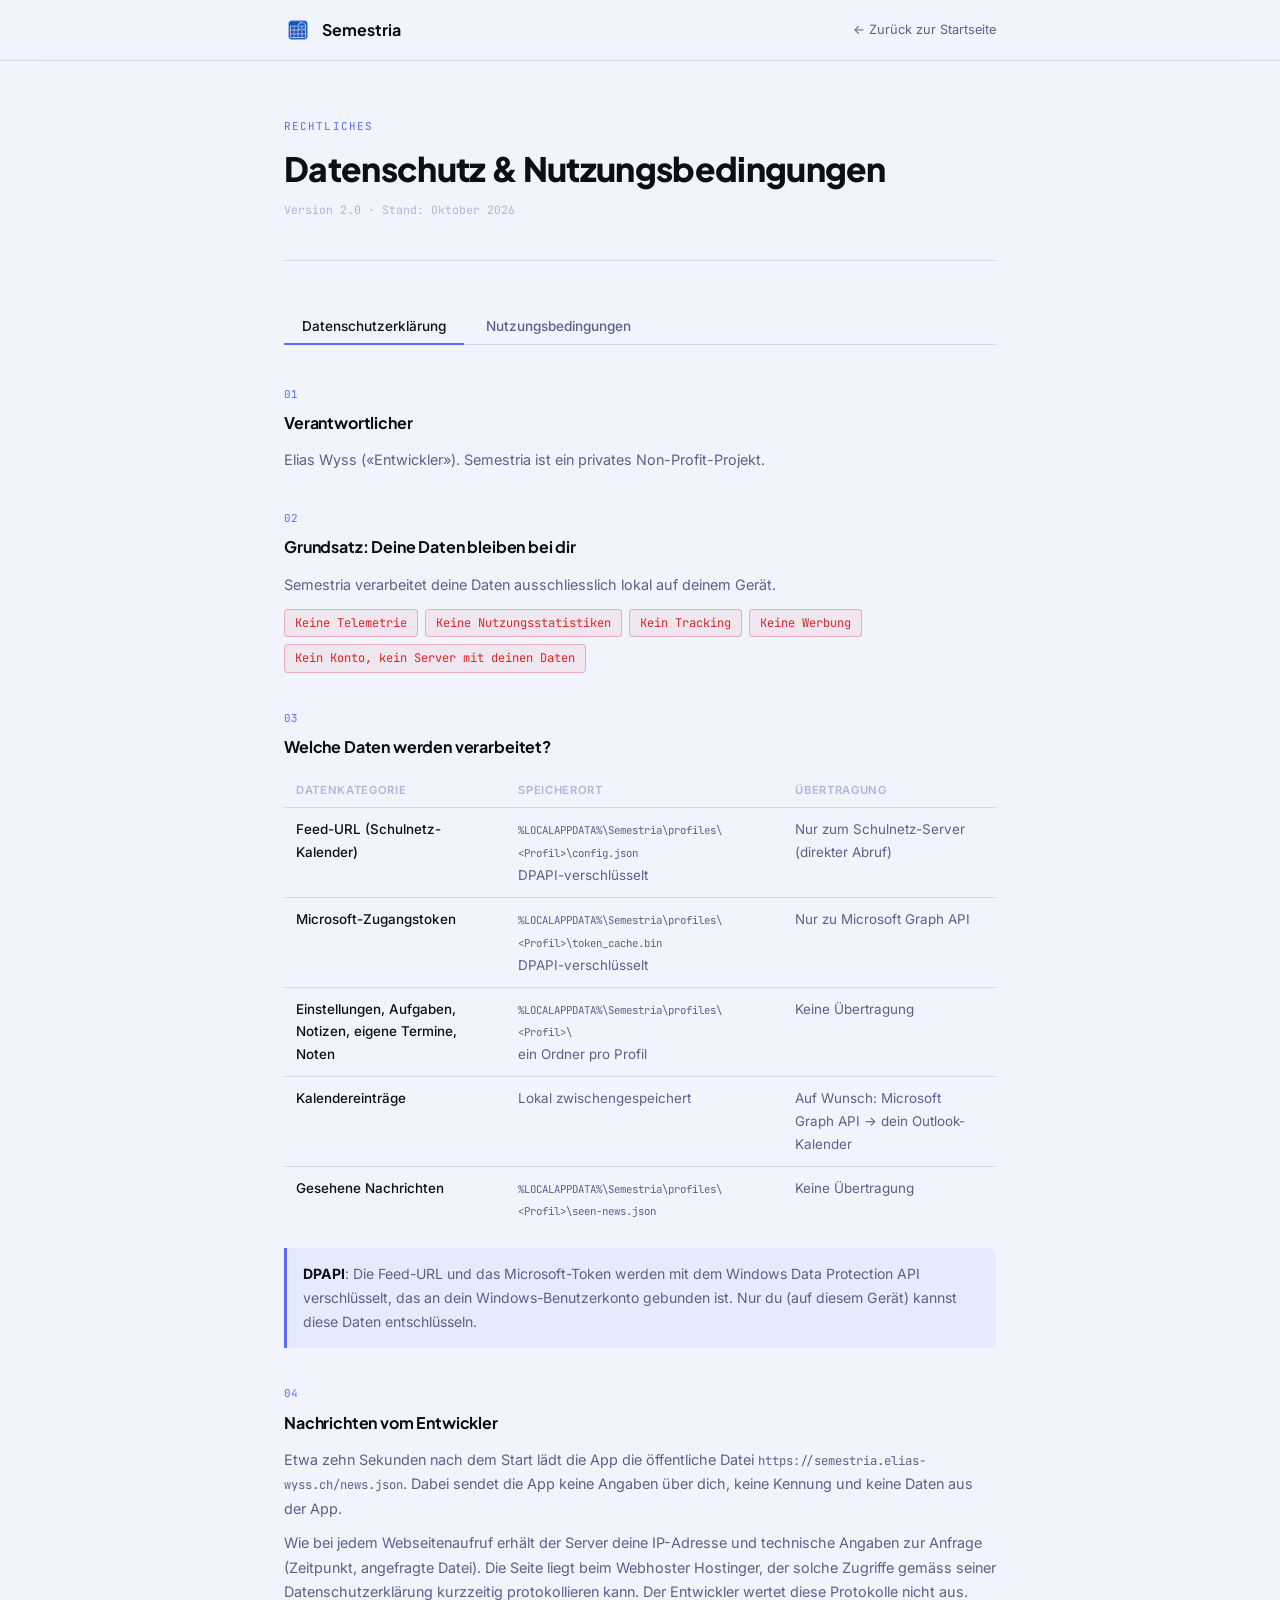
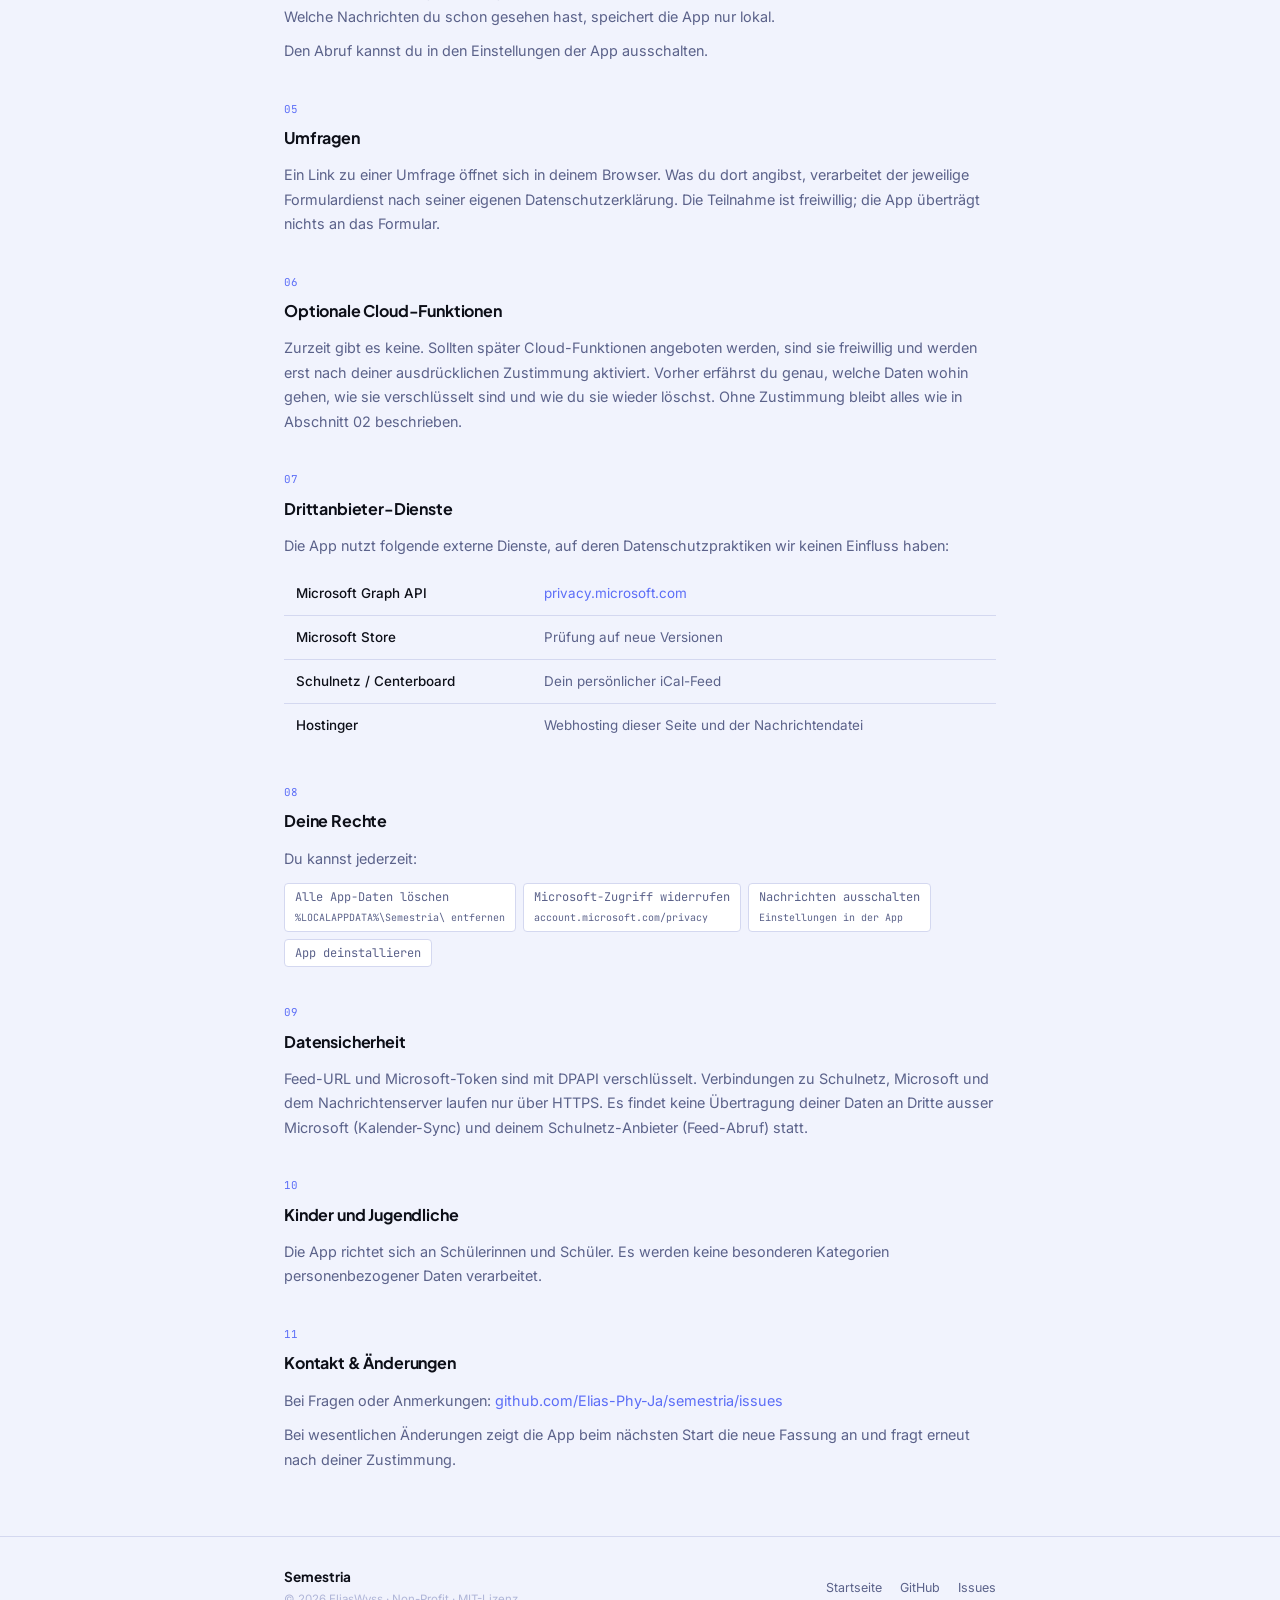
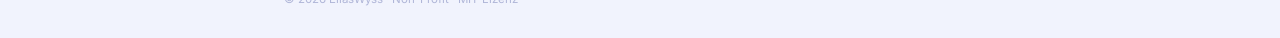
==== commit b009fc9f: "Gedankenstriche entfernt, Saetze unveraendert Texte in der App, Rechtstexte, Webseite, README und Ko" ====
--- a/docs/policy.html
+++ b/docs/policy.html
@@ -3,7 +3,7 @@
 <head>
 <meta charset="utf-8">
 <meta name="viewport" content="width=device-width, initial-scale=1">
-<title>Datenschutz & AGB — Semestria</title>
+<title>Datenschutz & AGB · Semestria</title>
 <meta name="description" content="Datenschutzerklärung und Nutzungsbedingungen der App Semestria.">
 
 <link rel="preconnect" href="https://fonts.googleapis.com">
@@ -288,7 +288,7 @@
         </tbody>
       </table>
       <div class="callout">
-        <strong>DPAPI</strong> — Die Feed-URL und das Microsoft-Token werden mit dem Windows Data Protection API verschlüsselt, das an dein Windows-Benutzerkonto gebunden ist. Nur du (auf diesem Gerät) kannst diese Daten entschlüsseln.
+        <strong>DPAPI</strong>: Die Feed-URL und das Microsoft-Token werden mit dem Windows Data Protection API verschlüsselt, das an dein Windows-Benutzerkonto gebunden ist. Nur du (auf diesem Gerät) kannst diese Daten entschlüsseln.
       </div>
     </div>
 
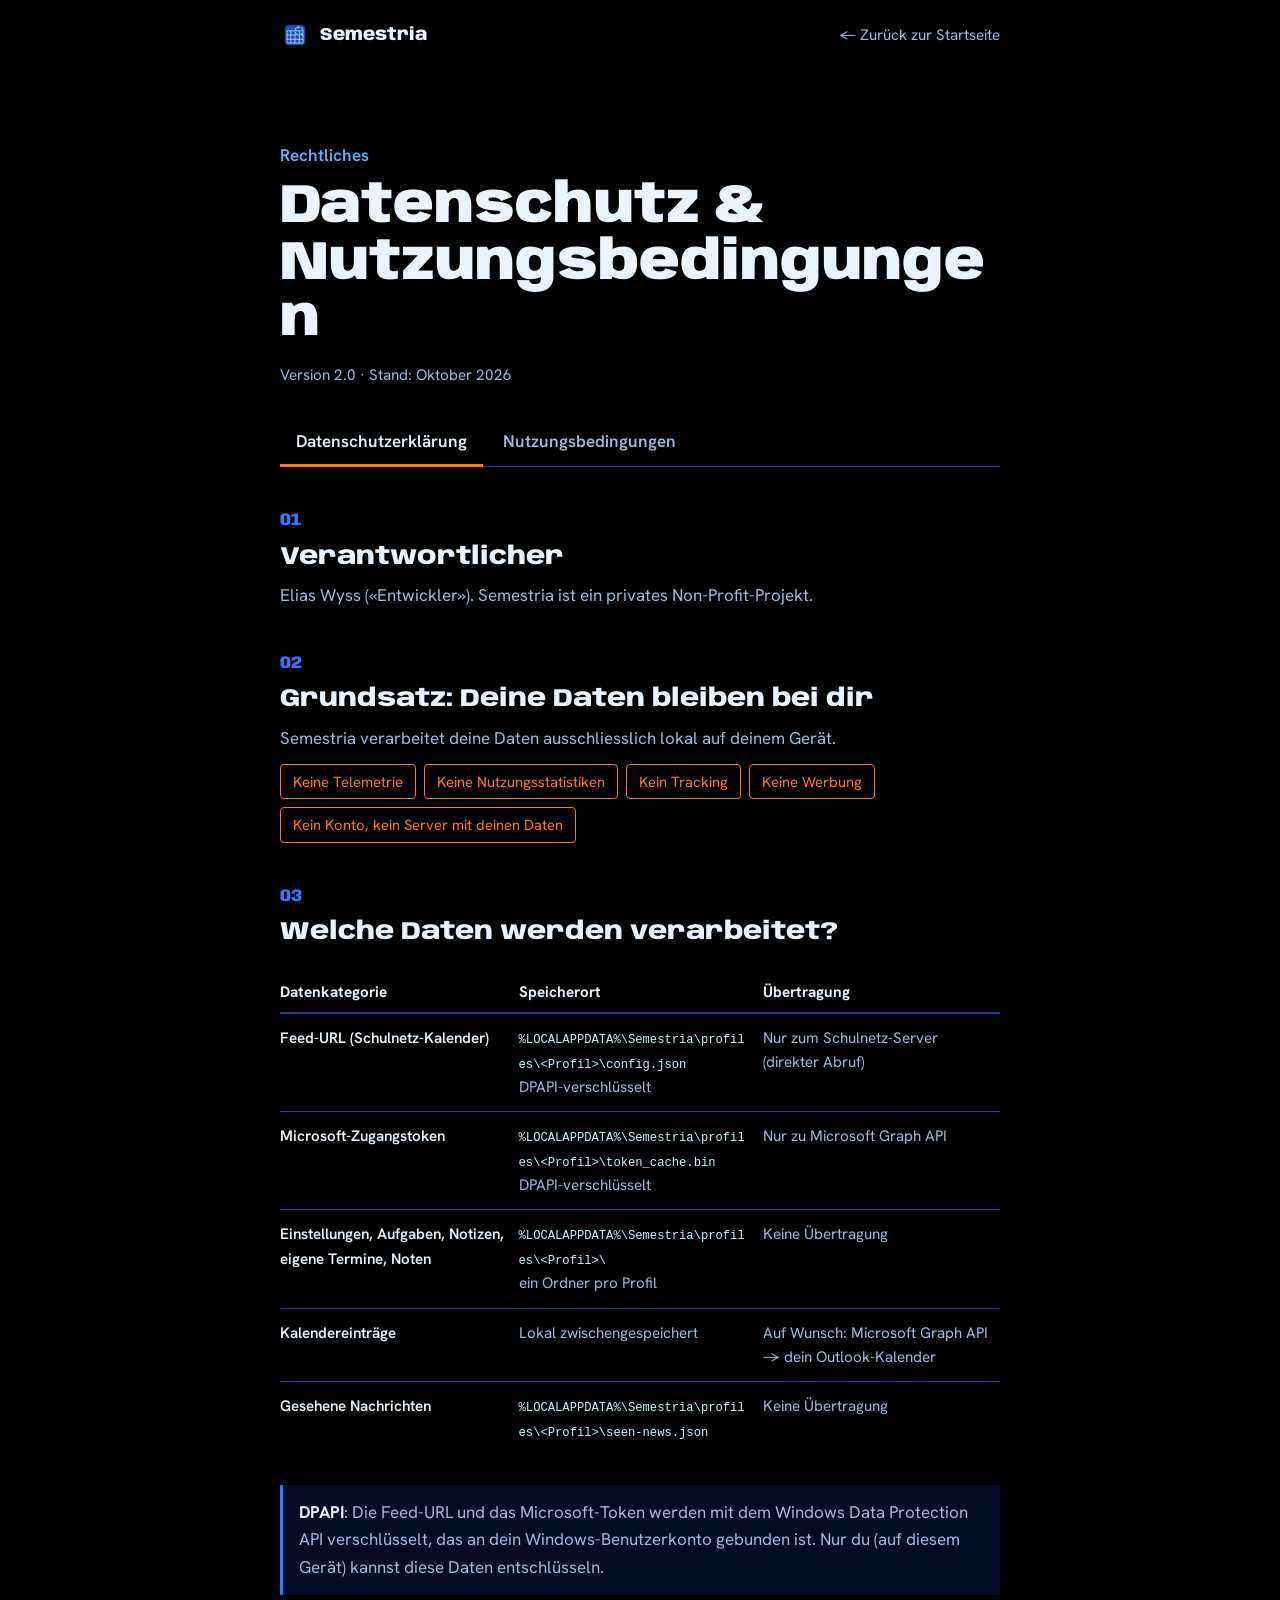
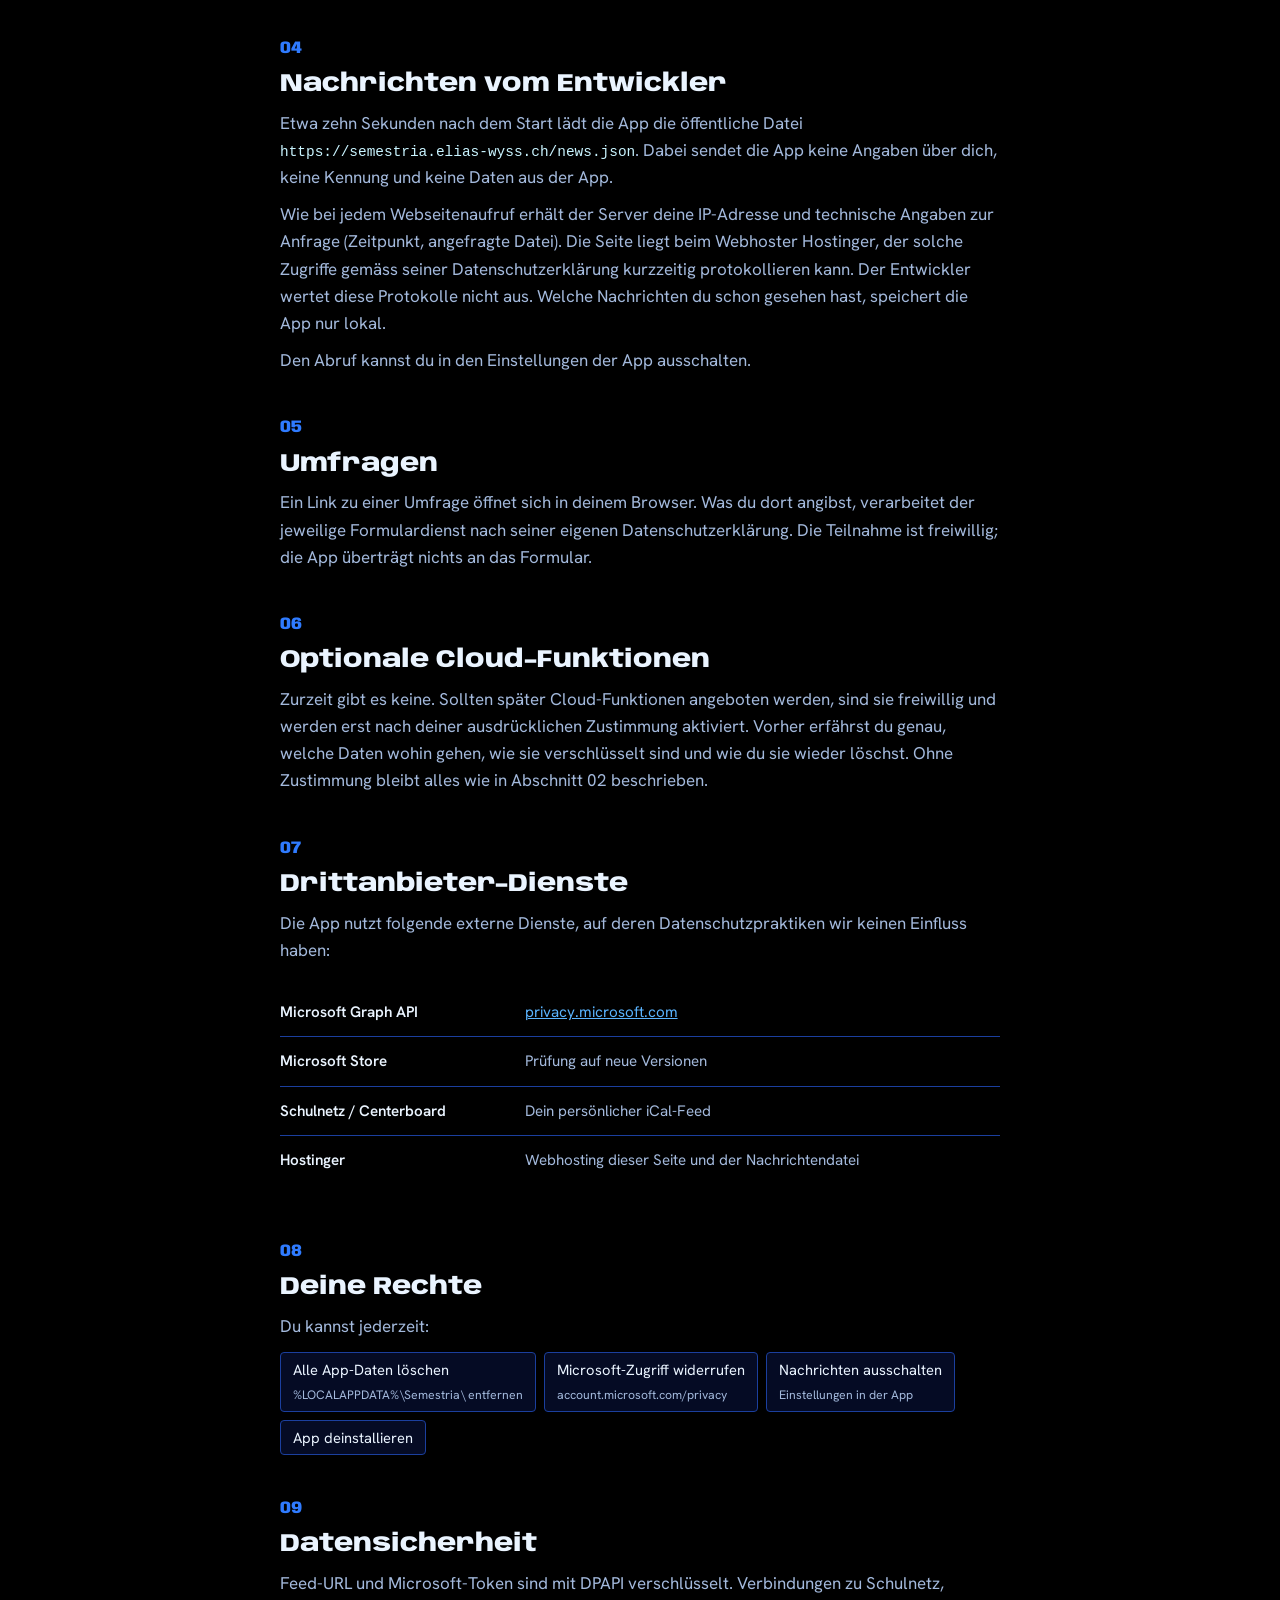
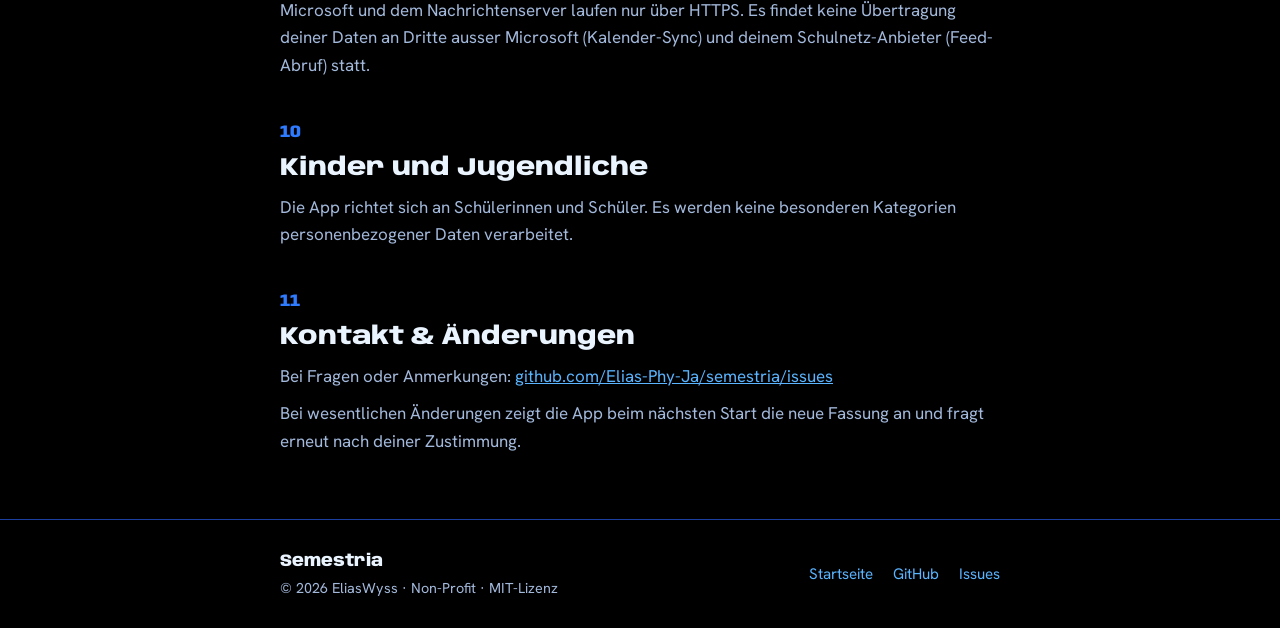
==== commit f064efcb: "Website neu gestaltet: Blitzblau, Schwarz und Orange Startseite neu aufgebaut, mit Blitz-Einschlag i" ====
--- a/docs/policy.html
+++ b/docs/policy.html
@@ -8,204 +8,17 @@
 
 <link rel="preconnect" href="https://fonts.googleapis.com">
 <link rel="preconnect" href="https://fonts.gstatic.com" crossorigin>
-<link rel="stylesheet" href="https://fonts.googleapis.com/css2?family=Plus+Jakarta+Sans:wght@600;700;800&family=Inter:wght@400;500&family=JetBrains+Mono:wght@400&display=swap">
+<link rel="stylesheet" href="https://fonts.googleapis.com/css2?family=Anybody:wdth,wght@50..150,400..900&family=Hanken+Grotesk:wght@400..700&display=swap">
 <link rel="icon" type="image/x-icon" href="favicon.ico">
 <link rel="icon" type="image/png" href="logo.png">
 
-<style>
-:root {
-  --bg:        #0D0F18;
-  --surface:   #13162A;
-  --border:    #252A42;
-  --accent:    #5C6EF7;
-  --text:      #E2E5F4;
-  --muted:     #7A81A0;
-  --faint:     #3D4260;
-  --f-display: 'Plus Jakarta Sans', system-ui, sans-serif;
-  --f-body:    'Inter', system-ui, sans-serif;
-  --f-mono:    'JetBrains Mono', monospace;
-  --radius:    7px;
-}
-@media (prefers-color-scheme: light) {
-  :root:not([data-theme="dark"]) {
-    --bg:      #F1F3FD;
-    --surface: #FFFFFF;
-    --border:  #D4D8F0;
-    --text:    #0D0F18;
-    --muted:   #5B628A;
-    --faint:   #B0B6D8;
-  }
-}
-:root[data-theme="light"] {
-  --bg:      #F1F3FD;
-  --surface: #FFFFFF;
-  --border:  #D4D8F0;
-  --text:    #0D0F18;
-  --muted:   #5B628A;
-  --faint:   #B0B6D8;
-}
-
-*, *::before, *::after { box-sizing: border-box; margin: 0; padding: 0; }
-html { font-size: 16px; scroll-behavior: smooth; }
-body {
-  font-family: var(--f-body);
-  background: var(--bg);
-  color: var(--text);
-  line-height: 1.7;
-  -webkit-font-smoothing: antialiased;
-}
-a { color: var(--accent); text-decoration: none; }
-a:hover { text-decoration: underline; }
-
-/* Nav */
-nav {
-  border-bottom: 1px solid var(--border);
-  padding: 16px 0;
-  background: color-mix(in srgb, var(--bg) 85%, transparent);
-  backdrop-filter: blur(16px);
-  position: sticky; top: 0; z-index: 20;
-}
-.wrap { max-width: 760px; margin: 0 auto; padding: 0 24px; }
-.nav-inner { display: flex; align-items: center; justify-content: space-between; }
-.logo {
-  display: flex; align-items: center; gap: 10px;
-  font-family: var(--f-display); font-weight: 700; font-size: 1rem;
-  color: var(--text); text-decoration: none;
-}
-.logo:hover { text-decoration: none; }
-.logo-mark {
-  width: 28px; height: 28px; border-radius: 7px;
-  overflow: hidden; flex-shrink: 0;
-}
-.logo-mark img { width: 100%; height: 100%; display: block; }
-.nav-back {
-  font-size: .8rem; color: var(--muted);
-  display: flex; align-items: center; gap: 5px;
-}
-.nav-back:hover { color: var(--text); text-decoration: none; }
-
-/* Page header */
-.page-header {
-  padding: 56px 0 40px;
-  border-bottom: 1px solid var(--border);
-  margin-bottom: 48px;
-}
-.page-label {
-  font-family: var(--f-mono); font-size: .68rem;
-  text-transform: uppercase; letter-spacing: .1em;
-  color: var(--accent); margin-bottom: 14px;
-}
-h1 {
-  font-family: var(--f-display);
-  font-size: clamp(1.6rem, 3vw, 2.1rem);
-  font-weight: 800; letter-spacing: -.02em;
-  line-height: 1.15; margin-bottom: 12px;
-}
-.page-meta {
-  font-family: var(--f-mono); font-size: .72rem; color: var(--faint);
-}
-
-/* Tab switcher */
-.tabs {
-  display: flex; gap: 4px;
-  border-bottom: 1px solid var(--border);
-  margin-bottom: 40px;
-}
-.tab {
-  padding: 9px 18px;
-  font-size: .85rem; font-weight: 500;
-  border: none; background: none; cursor: pointer;
-  color: var(--muted);
-  border-bottom: 2px solid transparent;
-  margin-bottom: -1px;
-  font-family: var(--f-body);
-  transition: color .15s, border-color .15s;
-}
-.tab.active {
-  color: var(--text);
-  border-bottom-color: var(--accent);
-}
-.tab:hover:not(.active) { color: var(--text); }
-
-/* Document content */
-.doc { display: none; }
-.doc.active { display: block; }
-
-/* Section */
-.section { margin-bottom: 36px; }
-.section-num {
-  font-family: var(--f-mono); font-size: .68rem;
-  color: var(--accent); margin-bottom: 6px;
-}
-h2 {
-  font-family: var(--f-display);
-  font-size: 1rem; font-weight: 700;
-  margin-bottom: 12px; letter-spacing: -.01em;
-}
-p { color: var(--muted); font-size: .9rem; margin-bottom: 10px; }
-p:last-child { margin-bottom: 0; }
-
-/* Data table */
-.data-table {
-  width: 100%; border-collapse: collapse;
-  margin: 14px 0; font-size: .84rem;
-}
-.data-table th {
-  text-align: left; padding: 7px 12px;
-  font-size: .7rem; font-weight: 600; letter-spacing: .06em;
-  text-transform: uppercase; color: var(--faint);
-  border-bottom: 1px solid var(--border);
-}
-.data-table td {
-  padding: 10px 12px;
-  border-bottom: 1px solid var(--border);
-  color: var(--muted); vertical-align: top;
-}
-.data-table td:first-child { color: var(--text); font-weight: 500; }
-.data-table tr:last-child td { border-bottom: none; }
-
-/* Chip list */
-.chip-list { display: flex; flex-wrap: wrap; gap: 7px; margin: 12px 0; }
-.chip {
-  font-size: .75rem; font-family: var(--f-mono);
-  padding: 3px 10px; border-radius: 4px;
-  border: 1px solid var(--border); color: var(--muted);
-  background: var(--surface);
-}
-.chip.no { border-color: rgba(220,38,38,.3); color: #DC2626; background: rgba(220,38,38,.06); }
-
-/* Callout */
-.callout {
-  border-left: 3px solid var(--accent);
-  background: rgba(92,110,247,.07);
-  padding: 14px 16px; border-radius: 0 var(--radius) var(--radius) 0;
-  margin: 16px 0; font-size: .88rem; color: var(--muted);
-}
-.callout strong { color: var(--text); }
-
-/* Divider */
-hr { height: 1px; background: var(--border); border: none; margin: 40px 0; }
-
-/* Footer */
-footer {
-  border-top: 1px solid var(--border);
-  padding: 28px 0; margin-top: 64px;
-}
-.foot-inner {
-  display: flex; align-items: center; justify-content: space-between; flex-wrap: wrap; gap: 12px;
-}
-.foot-brand { font-family: var(--f-display); font-size: .85rem; font-weight: 700; }
-.foot-meta  { font-size: .72rem; color: var(--faint); margin-top: 2px; }
-.foot-links { display: flex; gap: 18px; }
-.foot-links a { font-size: .78rem; color: var(--muted); }
-.foot-links a:hover { color: var(--text); text-decoration: none; }
-</style>
+<link rel="stylesheet" href="site.css">
 </head>
-<body>
+<body class="legal">
 
 <nav>
   <div class="wrap nav-inner">
-    <a class="logo" href="https://elias-phy-ja.github.io/semestria/">
+    <a class="logo" href="./">
       <div class="logo-mark"><img src="logo.png" alt="Semestria Logo"></div>
       Semestria
     </a>
@@ -251,7 +64,7 @@
     <div class="section">
       <p class="section-num">03</p>
       <h2>Welche Daten werden verarbeitet?</h2>
-      <table class="data-table">
+      <div class="table-scroll"><table class="data-table">
         <thead>
           <tr>
             <th>Datenkategorie</th>
@@ -286,7 +99,7 @@
             <td>Keine Übertragung</td>
           </tr>
         </tbody>
-      </table>
+      </table></div>
       <div class="callout">
         <strong>DPAPI</strong>: Die Feed-URL und das Microsoft-Token werden mit dem Windows Data Protection API verschlüsselt, das an dein Windows-Benutzerkonto gebunden ist. Nur du (auf diesem Gerät) kannst diese Daten entschlüsseln.
       </div>
@@ -316,7 +129,7 @@
       <p class="section-num">07</p>
       <h2>Drittanbieter-Dienste</h2>
       <p>Die App nutzt folgende externe Dienste, auf deren Datenschutzpraktiken wir keinen Einfluss haben:</p>
-      <table class="data-table">
+      <div class="table-scroll"><table class="data-table">
         <tbody>
           <tr>
             <td>Microsoft Graph API</td>
@@ -335,7 +148,7 @@
             <td>Webhosting dieser Seite und der Nachrichtendatei</td>
           </tr>
         </tbody>
-      </table>
+      </table></div>
     </div>
 
     <div class="section">
--- a/docs/site.css
+++ b/docs/site.css
@@ -0,0 +1,287 @@
+/* Semestria website. Black is the ground, lightning blue is energy and structure, and
+   orange is reserved for exams and the main action, so it always means "this matters". */
+:root {
+  color-scheme: dark;
+
+  --black:    #000000;
+  --storm:    #050B24;
+  --deep:     #0E2A7A;
+  --line:     #1B3F9E;
+  --electric: #2F7BFF;
+  --bright:   #5AB4FF;
+  --ice:      #C9F4FF;
+  --orange:   #FF7A1A;
+  --text:     #EAF4FF;
+  --muted:    #A3B9DC;
+
+  --f-display: 'Anybody', 'Arial Black', system-ui, sans-serif;
+  --f-body:    'Hanken Grotesk', 'Segoe UI', system-ui, sans-serif;
+  --f-mono:    Consolas, 'Courier New', monospace;
+
+  --gutter: clamp(16px, 4vw, 40px);
+}
+
+*, *::before, *::after { box-sizing: border-box; margin: 0; padding: 0; }
+html { font-size: 16px; scroll-behavior: smooth; -webkit-text-size-adjust: 100%; }
+body {
+  font-family: var(--f-body);
+  font-size: 1.0625rem;
+  line-height: 1.6;
+  background: var(--black);
+  color: var(--text);
+  -webkit-font-smoothing: antialiased;
+  overflow-x: hidden;
+}
+a { color: inherit; }
+img { display: block; max-width: 100%; }
+:focus-visible { outline: 2px solid var(--ice); outline-offset: 3px; border-radius: 2px; }
+
+.wrap { width: 100%; max-width: 1180px; margin: 0 auto; padding: 0 var(--gutter); }
+
+.skip {
+  position: absolute; left: var(--gutter); top: -60px; z-index: 30;
+  background: var(--ice); color: var(--black);
+  padding: 8px 14px; font-weight: 700;
+}
+.skip:focus { top: 8px; }
+
+h1, h2, h3 { font-family: var(--f-display); font-stretch: 112%; line-height: 1.04; text-wrap: balance; }
+h2 { font-size: clamp(1.9rem, 4.6vw, 3.4rem); font-weight: 800; }
+
+/* ─── Top bar ────────────────────────────────────────────────────────── */
+.top { position: relative; z-index: 3; padding: 20px 0; }
+.top-inner { display: flex; align-items: center; justify-content: space-between; gap: 16px; }
+.logo {
+  display: inline-flex; align-items: center; gap: 10px;
+  font-family: var(--f-display); font-weight: 800; font-size: 1.1rem;
+  text-decoration: none;
+}
+.logo-mark { width: 30px; height: 30px; border-radius: 8px; overflow: hidden; flex-shrink: 0; }
+.top-links { display: flex; align-items: center; gap: clamp(14px, 3vw, 28px); }
+.top-links a { color: var(--muted); text-decoration: none; font-size: .95rem; }
+.top-links a:hover { color: var(--text); }
+
+/* ─── Buttons ────────────────────────────────────────────────────────── */
+.btn {
+  display: inline-flex; align-items: center; justify-content: center; gap: 10px;
+  min-height: 48px; padding: 12px 22px;
+  font-family: var(--f-body); font-size: 1.0625rem; font-weight: 700;
+  text-decoration: none; border-radius: 4px; border: 2px solid transparent;
+  transition: background-color .12s, color .12s, border-color .12s;
+}
+.btn-primary { background: var(--orange); color: var(--black); }
+.btn-primary:hover { background: #FF9440; }
+.btn-ghost { background: var(--black); border-color: var(--line); color: var(--text); }
+.btn-ghost:hover { border-color: var(--bright); }
+
+/* ─── Hero ───────────────────────────────────────────────────────────── */
+.hero {
+  position: relative; isolation: isolate; overflow: hidden;
+  min-height: min(100svh, 900px);
+  display: flex; flex-direction: column;
+  background:
+    radial-gradient(70% 55% at 76% 100%, rgba(20, 90, 255, .34), transparent 70%),
+    radial-gradient(45% 40% at 96% 0%, rgba(14, 42, 122, .7), transparent 75%),
+    var(--black);
+}
+.hero::after {   /* the flash of the strike */
+  content: ''; position: absolute; inset: 0; z-index: 0; pointer-events: none;
+  background: radial-gradient(60% 70% at 72% 72%, rgba(201, 244, 255, .5), transparent 70%);
+  opacity: 0;
+}
+.hero.flash::after { animation: flash .5s ease-out; }
+@keyframes flash { 0% { opacity: 1; } 22% { opacity: .25; } 38% { opacity: .8; } 100% { opacity: 0; } }
+
+#bolt { position: absolute; inset: 0; width: 100%; height: 100%; z-index: 1; pointer-events: none; }
+
+.hero-copy { position: relative; z-index: 2; flex: 1; padding-top: clamp(24px, 6vh, 72px); padding-bottom: 40px; }
+h1 {
+  font-size: clamp(2.45rem, 7.2vw, 5.7rem);
+  font-weight: 900; font-stretch: 104%;
+  max-width: 11.5em;
+}
+.hero-sub { margin-top: 22px; max-width: 34em; font-size: clamp(1.0625rem, 1.5vw, 1.25rem); color: var(--muted); }
+.hero-cta { margin-top: 30px; display: flex; flex-wrap: wrap; gap: 12px; }
+.hero-note { margin-top: 14px; font-size: .95rem; color: var(--muted); }
+.hero-sub, .hero-note { text-shadow: 0 0 6px var(--black), 0 0 14px var(--black); }
+
+/* The week the bolt lands in */
+.week { position: relative; z-index: 2; padding-bottom: clamp(24px, 5vh, 48px); }
+.week-grid { display: grid; grid-template-columns: repeat(5, minmax(0, 1fr)); gap: clamp(4px, 1vw, 10px); list-style: none; }
+.day { display: flex; flex-direction: column; gap: clamp(4px, .8vw, 8px); min-width: 0; }
+.day-name { font-size: .9rem; color: var(--muted); padding: 0 2px; }
+.slot {
+  min-height: 56px; padding: 8px 10px;
+  display: flex; flex-direction: column; justify-content: center;
+  background: var(--storm); border: 1px solid var(--line); border-radius: 4px;
+  font-size: .95rem; line-height: 1.25; hyphens: manual;
+}
+.slot small { display: block; font-size: .8rem; color: var(--muted); }
+.slot-termin { background: var(--electric); border-color: var(--electric); color: var(--black); font-weight: 700; }
+.slot-termin small { color: var(--black); font-weight: 500; }
+.slot-pruefung {
+  background: var(--orange); border-color: var(--orange); color: var(--black); font-weight: 800;
+  box-shadow: 0 0 34px rgba(255, 122, 26, .55);
+  transition: background-color .08s, box-shadow .4s;
+}
+.slot-pruefung small { color: var(--black); font-weight: 600; }
+.slot-pruefung.armed { background: var(--storm); border-color: var(--line); color: var(--text); box-shadow: none; }
+.slot-pruefung.armed small { color: var(--muted); }
+
+/* ─── Sections ───────────────────────────────────────────────────────── */
+.band { padding: clamp(64px, 11vw, 128px) 0; }
+.band-lead { max-width: 33em; margin-top: 16px; color: var(--muted); }
+
+/* Where each kind of entry goes */
+.routes { list-style: none; margin-top: clamp(32px, 6vw, 64px); border-top: 1px solid var(--line); }
+.route {
+  display: grid; grid-template-columns: minmax(0, 5fr) minmax(0, 7fr);
+  gap: clamp(20px, 5vw, 64px); align-items: center;
+  padding: clamp(24px, 4vw, 36px) 0;
+  border-bottom: 1px solid var(--line);
+}
+.route h3 { font-size: clamp(1.35rem, 2.6vw, 1.9rem); font-weight: 800; }
+.route p { margin-top: 8px; color: var(--muted); max-width: 30em; }
+.wire { --c: var(--bright); position: relative; display: grid; grid-template-columns: repeat(3, 1fr); }
+.wire::before {  /* the conductor, from the first stop to the last one reached */
+  content: ''; position: absolute; left: calc(100% / 6); right: calc(100% / 6); top: 8px;
+  height: 3px; background: var(--c); box-shadow: 0 0 14px var(--c);
+}
+.wire.stops::before { right: 50%; }
+.stop { position: relative; display: flex; flex-direction: column; align-items: center; gap: 10px; font-size: .95rem; text-align: center; }
+.stop::before { content: ''; width: 19px; height: 19px; border-radius: 50%; background: var(--c); }
+.stop.off { color: var(--muted); }
+.stop.off::before { background: var(--black); border: 2px dashed var(--muted); }
+.wire-pruefung { --c: var(--orange); }
+
+/* What else is in the app */
+.more { background: linear-gradient(var(--black), var(--storm) 30%, var(--storm) 70%, var(--black)); }
+.features { margin-top: clamp(32px, 6vw, 64px); }
+.feature {
+  display: grid; grid-template-columns: minmax(0, 5fr) minmax(0, 7fr);
+  gap: 8px clamp(20px, 5vw, 64px); align-items: baseline;
+  padding: clamp(18px, 3vw, 26px) 0;
+  border-top: 1px solid var(--line);
+}
+.feature:last-child { border-bottom: 1px solid var(--line); }
+.feature dt { font-family: var(--f-display); font-stretch: 112%; font-weight: 800; font-size: clamp(1.35rem, 2.6vw, 1.9rem); line-height: 1.1; }
+.feature dd { color: var(--muted); max-width: 34em; }
+
+/* Privacy: the one full-colour band */
+.private { background: var(--electric); color: var(--black); }
+.private h2 { max-width: 12em; }
+.private-grid {
+  display: grid; grid-template-columns: minmax(0, 5fr) minmax(0, 7fr);
+  gap: clamp(24px, 5vw, 64px); align-items: end;
+}
+.private ul { list-style: none; font-size: clamp(1.0625rem, 1.6vw, 1.25rem); font-weight: 600; }
+.private li { padding: 12px 0; border-top: 2px solid var(--black); }
+.private p { margin-top: 16px; font-weight: 600; }
+
+/* Setup: a real sequence, so it gets numbers */
+.steps { list-style: none; counter-reset: step; margin-top: clamp(32px, 6vw, 64px); }
+.step {
+  counter-increment: step;
+  display: grid; grid-template-columns: clamp(64px, 12vw, 148px) minmax(0, 1fr);
+  gap: 8px clamp(12px, 3vw, 32px);
+  padding: clamp(20px, 3vw, 30px) 0;
+  border-top: 1px solid var(--line);
+}
+.step::before {
+  content: counter(step);
+  grid-row: span 2;
+  font-family: var(--f-display); font-weight: 900; font-stretch: 112%;
+  font-size: clamp(3rem, 8vw, 5.5rem); line-height: .9;
+  color: var(--electric);
+}
+.step h3 { font-size: clamp(1.25rem, 2.3vw, 1.7rem); font-weight: 800; }
+.step p { color: var(--muted); max-width: 38em; }
+.step code, .legal code { font-family: var(--f-mono); font-size: .92em; color: var(--ice); overflow-wrap: anywhere; }
+
+/* Last call */
+.final {
+  text-align: left;
+  background: radial-gradient(60% 90% at 12% 100%, rgba(47, 123, 255, .3), transparent 70%), var(--black);
+}
+.final h2 { max-width: 13em; }
+.final-cta { margin-top: 30px; display: flex; flex-wrap: wrap; gap: 12px; align-items: center; }
+.quiet-link { color: var(--muted); padding: 12px 6px; }
+.quiet-link:hover { color: var(--text); }
+
+/* ─── Footer ─────────────────────────────────────────────────────────── */
+footer { border-top: 1px solid var(--line); padding: 28px 0; }
+.foot-inner { display: flex; align-items: center; justify-content: space-between; flex-wrap: wrap; gap: 14px; }
+.foot-brand { font-family: var(--f-display); font-weight: 800; }
+.foot-meta { font-size: .9rem; color: var(--muted); margin-top: 2px; }
+.foot-links { display: flex; flex-wrap: wrap; gap: 6px 20px; }
+.foot-links a { font-size: .95rem; color: var(--muted); text-decoration: none; }
+.foot-links a:hover { color: var(--text); text-decoration: underline; }
+
+/* ─── Legal page ─────────────────────────────────────────────────────── */
+.legal .wrap { max-width: 800px; }
+.legal a { color: var(--bright); }
+.legal nav { padding: 20px 0; }
+.legal .nav-inner { display: flex; align-items: center; justify-content: space-between; gap: 16px; }
+.legal .logo { color: var(--text); }
+.legal .nav-back { color: var(--muted); text-decoration: none; font-size: .95rem; }
+.legal .nav-back:hover { color: var(--text); }
+.legal .logo-mark img { width: 100%; height: 100%; }
+
+.page-header { padding: clamp(32px, 7vw, 72px) 0 32px; }
+.page-label { color: var(--bright); font-weight: 600; margin-bottom: 10px; }
+.legal h1 { max-width: none; font-size: clamp(1.7rem, 5.4vw, 3.4rem); font-weight: 900; overflow-wrap: anywhere; }
+.page-meta { margin-top: 14px; color: var(--muted); font-size: .95rem; }
+
+.tabs { display: flex; flex-wrap: wrap; gap: 4px; border-bottom: 1px solid var(--line); margin-bottom: 40px; }
+.tab {
+  min-height: 44px; padding: 9px 16px; margin-bottom: -1px;
+  font: inherit; font-weight: 600; color: var(--muted);
+  background: none; border: 0; border-bottom: 3px solid transparent; cursor: pointer;
+}
+.tab:hover:not(.active) { color: var(--text); }
+.tab.active { color: var(--text); border-bottom-color: var(--orange); }
+
+.doc { display: none; }
+.doc.active { display: block; }
+.section { margin-bottom: 40px; }
+.section-num { font-family: var(--f-display); font-weight: 800; color: var(--electric); margin-bottom: 4px; }
+.legal h2 { font-size: clamp(1.25rem, 2.6vw, 1.55rem); font-weight: 800; margin-bottom: 12px; }
+.doc p { color: var(--muted); margin-bottom: 10px; }
+.doc p:last-child { margin-bottom: 0; }
+.doc p.section-num { color: var(--electric); }
+
+.table-scroll { overflow-x: auto; }
+.data-table { width: 100%; border-collapse: collapse; margin: 14px 0; font-size: .95rem; }
+.data-table th { text-align: left; padding: 8px 12px 8px 0; font-weight: 700; color: var(--text); border-bottom: 2px solid var(--line); }
+.data-table td { padding: 12px 12px 12px 0; border-bottom: 1px solid var(--line); color: var(--muted); vertical-align: top; overflow-wrap: anywhere; }
+.data-table td:first-child { color: var(--text); font-weight: 600; }
+.data-table tr:last-child td { border-bottom: none; }
+
+.chip-list { display: flex; flex-wrap: wrap; gap: 8px; margin: 12px 0; }
+.chip { padding: 5px 12px; font-size: .92rem; color: var(--text); background: var(--storm); border: 1px solid var(--line); border-radius: 4px; }
+.chip.no { color: var(--orange); border-color: var(--orange); background: none; }
+.chip small { color: var(--muted); }
+
+.callout { border-left: 3px solid var(--electric); background: var(--storm); padding: 14px 16px; margin: 16px 0; color: var(--muted); }
+.callout strong { color: var(--text); }
+.legal footer { margin-top: 64px; }
+
+/* ─── Narrow screens ─────────────────────────────────────────────────── */
+@media (max-width: 760px) {
+  h1, h2, h3, .feature dt { font-stretch: 96%; }
+  .legal h1 { font-size: 1.6rem; font-stretch: 88%; }
+  .route, .feature, .private-grid { grid-template-columns: minmax(0, 1fr); }
+  .private-grid { align-items: start; }
+  .top-links .hide-narrow { display: none; }
+  .hero { min-height: 0; }
+  .slot { padding: 6px; min-height: 50px; font-size: .85rem; }
+  .slot small { font-size: .72rem; }
+  .btn { width: 100%; }
+  .top .btn { width: auto; }
+}
+
+@media (prefers-reduced-motion: reduce) {
+  html { scroll-behavior: auto; }
+  .hero.flash::after { animation: none; }
+  * { transition: none !important; }
+}
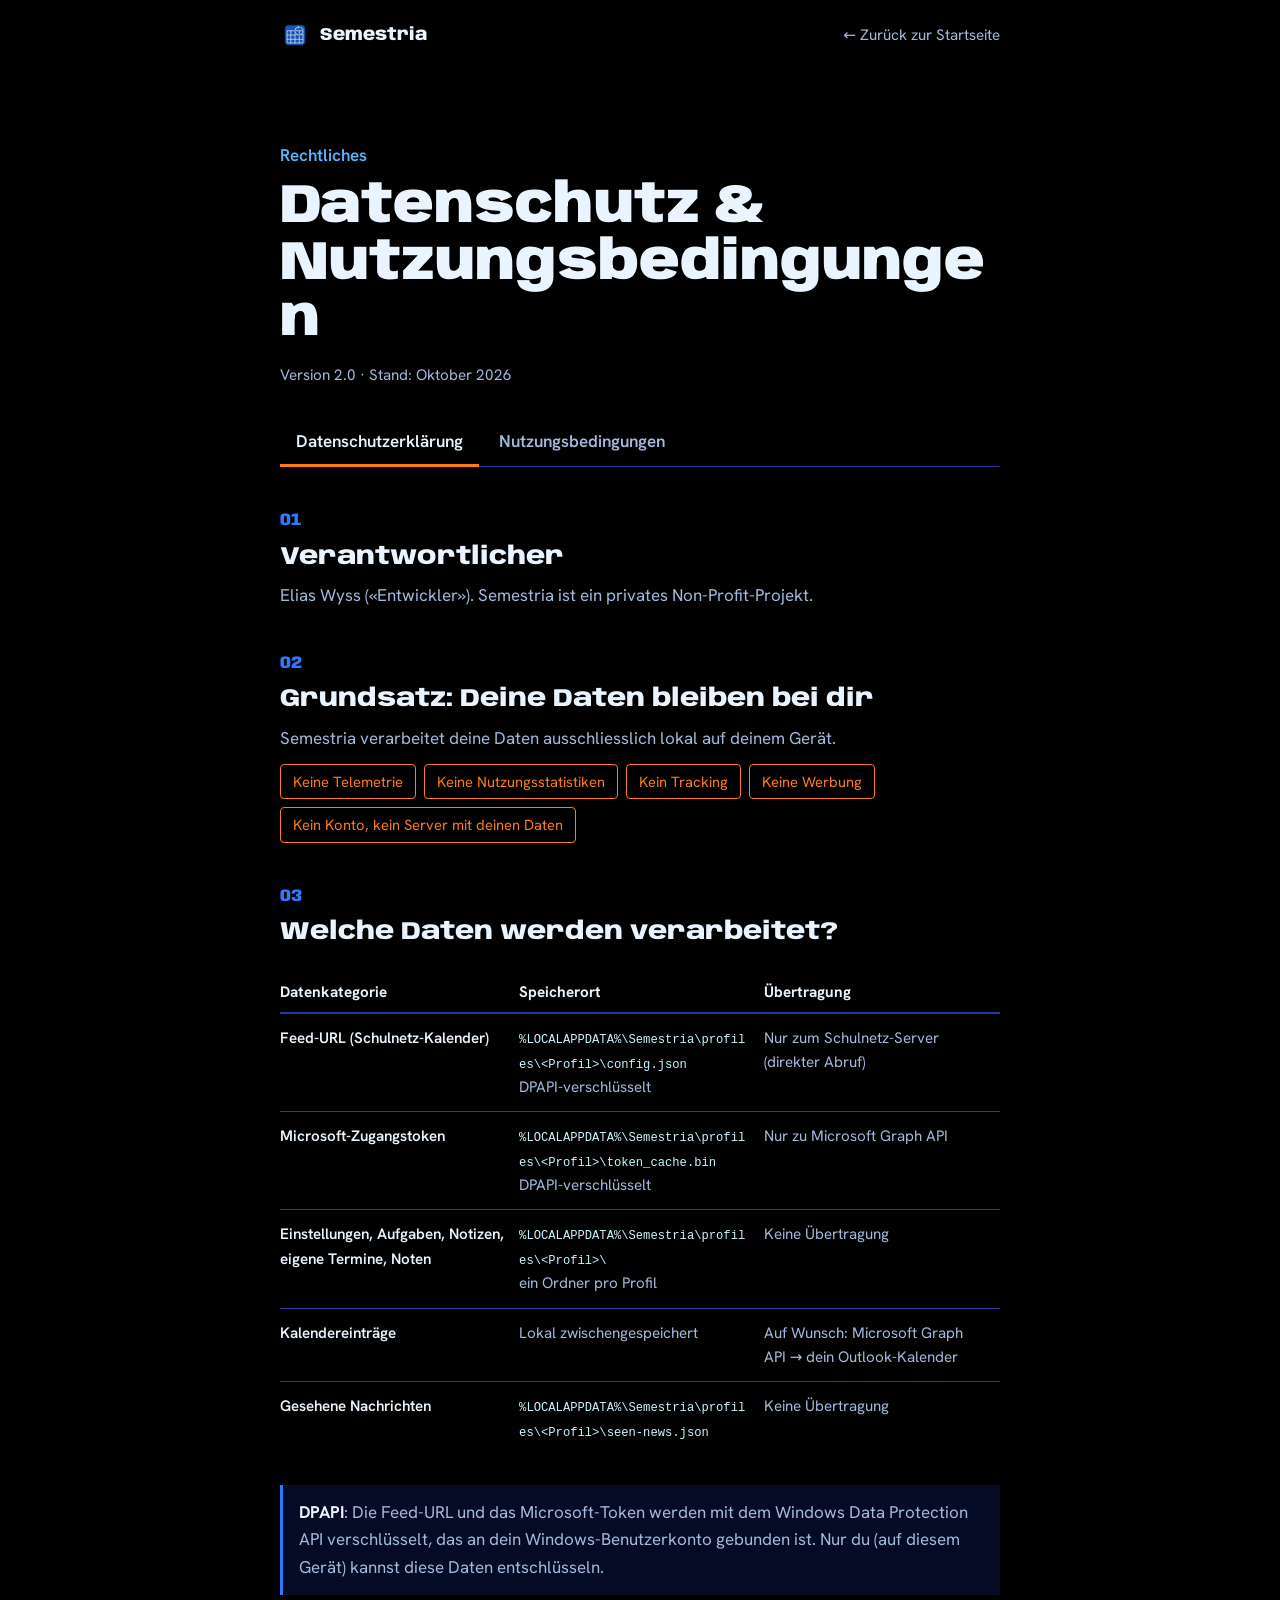
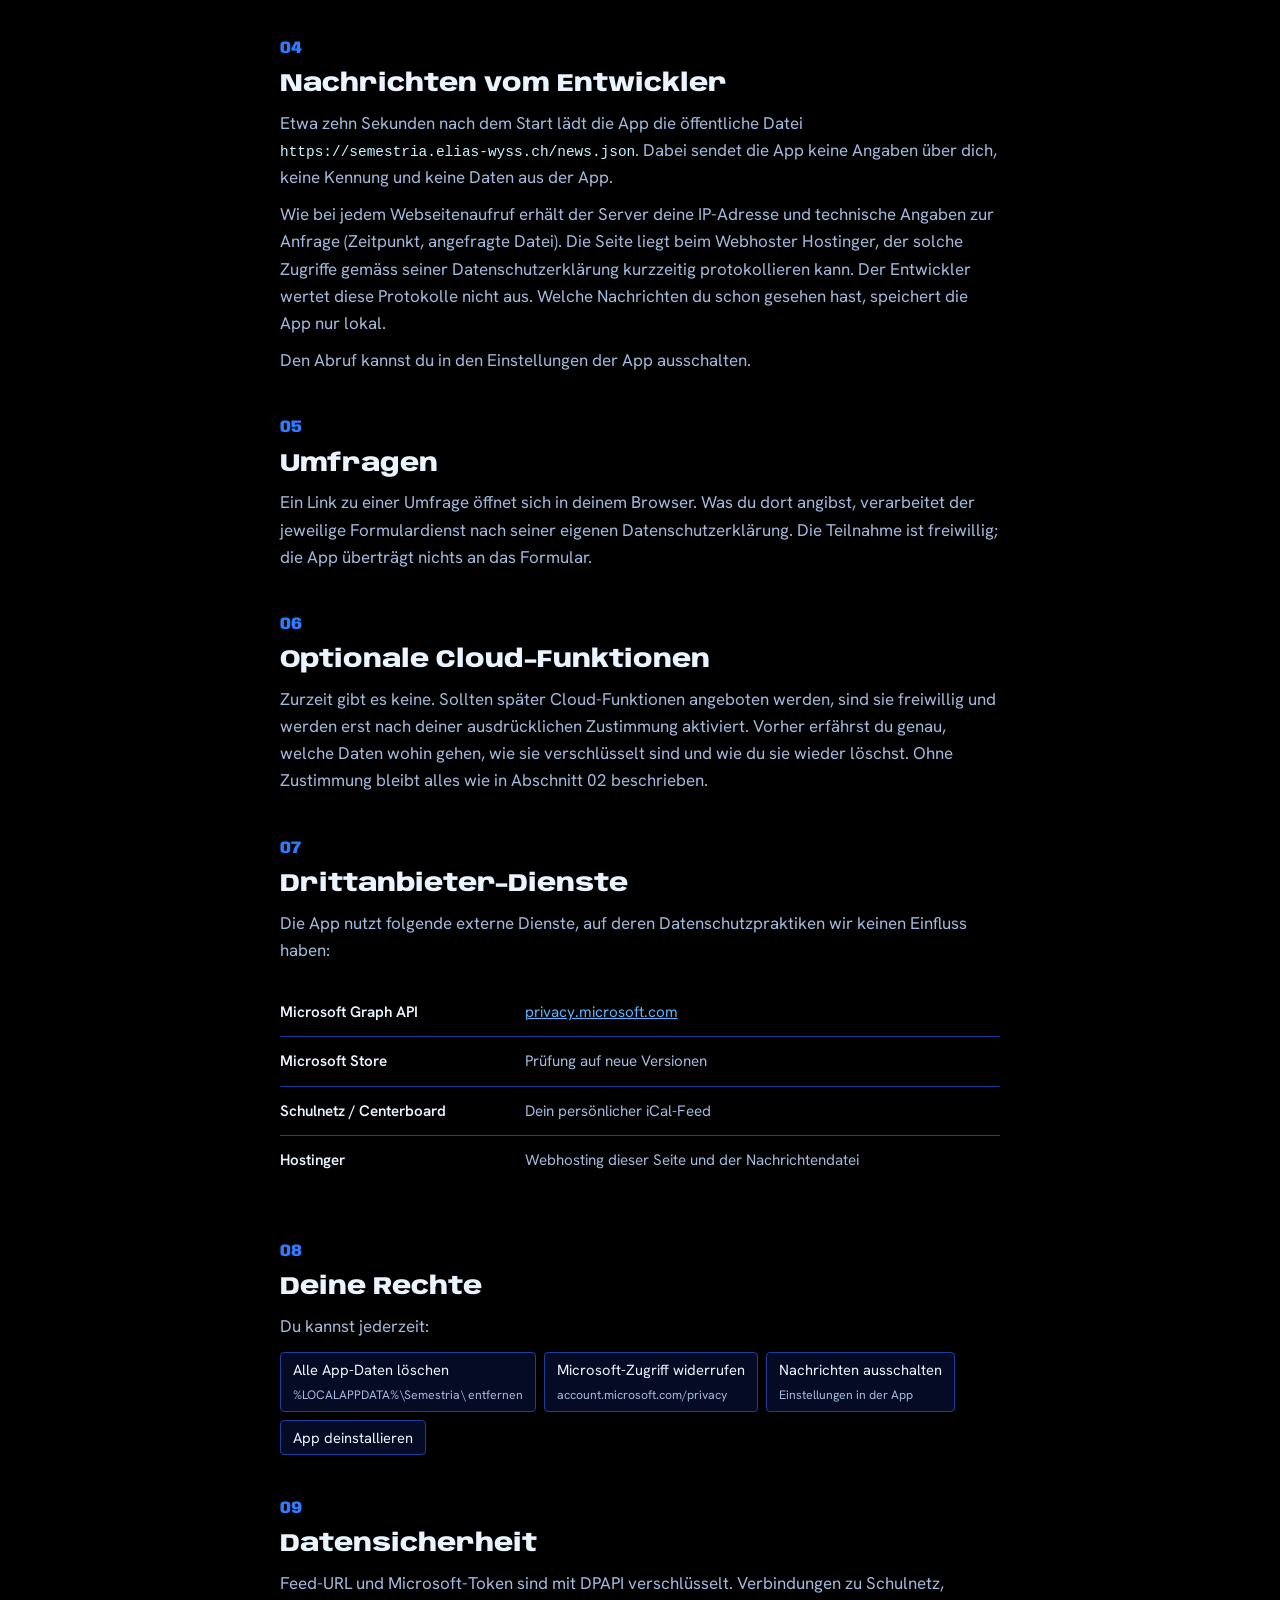
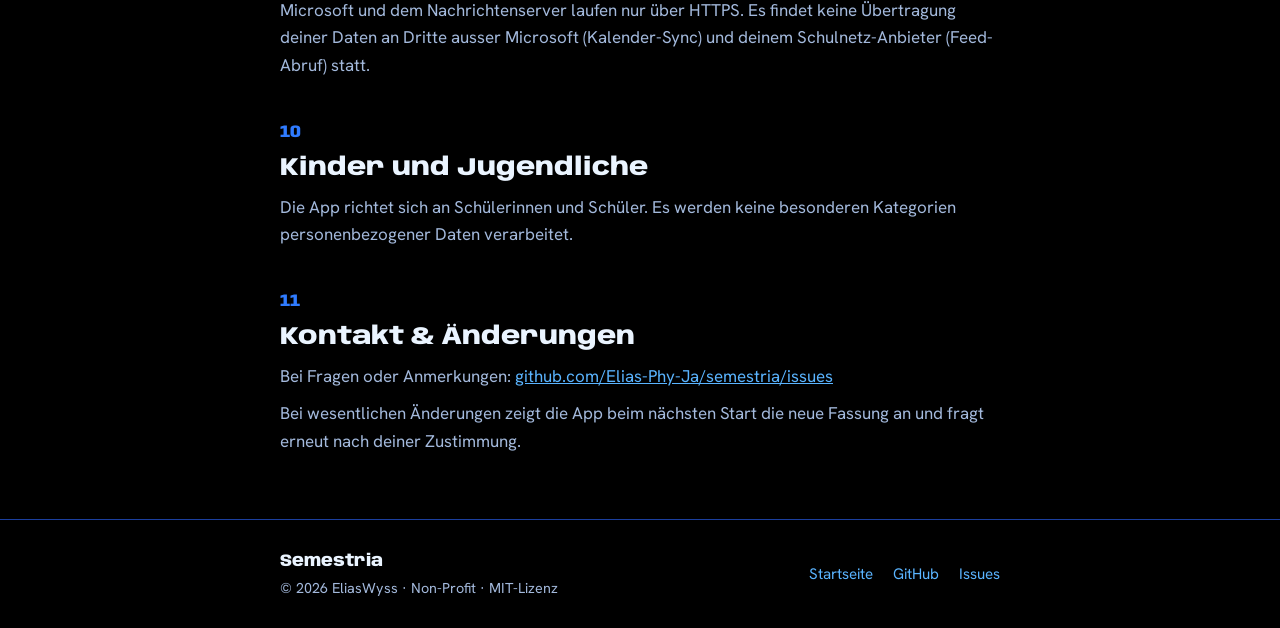
==== commit 8b59dd73: "Website: Schriften vom eigenen Server statt von Google Die Seiten machen keine Anfragen an Dritte me" ====
--- a/docs/policy.html
+++ b/docs/policy.html
@@ -6,9 +6,6 @@
 <title>Datenschutz & AGB · Semestria</title>
 <meta name="description" content="Datenschutzerklärung und Nutzungsbedingungen der App Semestria.">
 
-<link rel="preconnect" href="https://fonts.googleapis.com">
-<link rel="preconnect" href="https://fonts.gstatic.com" crossorigin>
-<link rel="stylesheet" href="https://fonts.googleapis.com/css2?family=Anybody:wdth,wght@50..150,400..900&family=Hanken+Grotesk:wght@400..700&display=swap">
 <link rel="icon" type="image/x-icon" href="favicon.ico">
 <link rel="icon" type="image/png" href="logo.png">
 
--- a/docs/site.css
+++ b/docs/site.css
@@ -1,5 +1,21 @@
 /* Semestria website. Black is the ground, lightning blue is energy and structure, and
    orange is reserved for exams and the main action, so it always means "this matters". */
+/* Served from this site on purpose: fonts from a third party would hand every visitor's
+   IP address to that party. */
+@font-face {
+  font-family: 'Anybody';
+  src: url('fonts/anybody-latin.woff2') format('woff2');
+  font-weight: 400 900;
+  font-stretch: 50% 150%;
+  font-display: swap;
+}
+@font-face {
+  font-family: 'Hanken Grotesk';
+  src: url('fonts/hanken-grotesk-latin.woff2') format('woff2');
+  font-weight: 400 700;
+  font-display: swap;
+}
+
 :root {
   color-scheme: dark;
 
